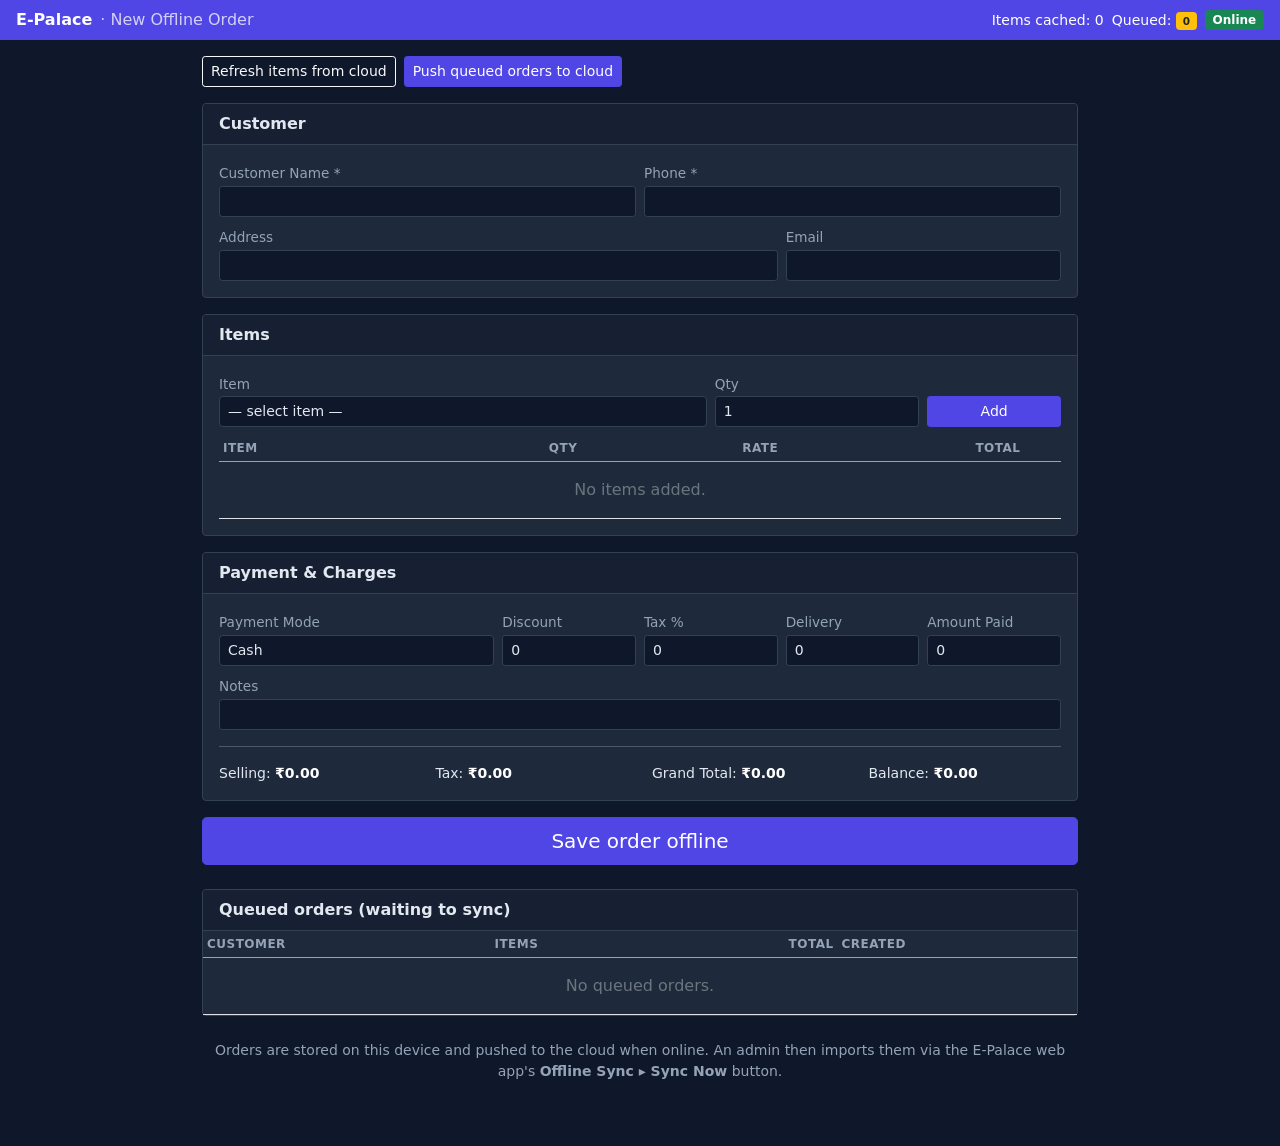
==== index.html @ 1f78d074 "E-Palace field order app (offline PWA) for GitHub Pages + TWA Static offline order-entry app served " ====
<!DOCTYPE html>
<html lang="en">
<head>
    <meta charset="utf-8" />
    <meta http-equiv="refresh" content="0; url=epalace/" />
    <title>E-Palace</title>
</head>
<body>
    <p>Redirecting to the <a href="epalace/">E-Palace Field Order app</a>…</p>
</body>
</html>
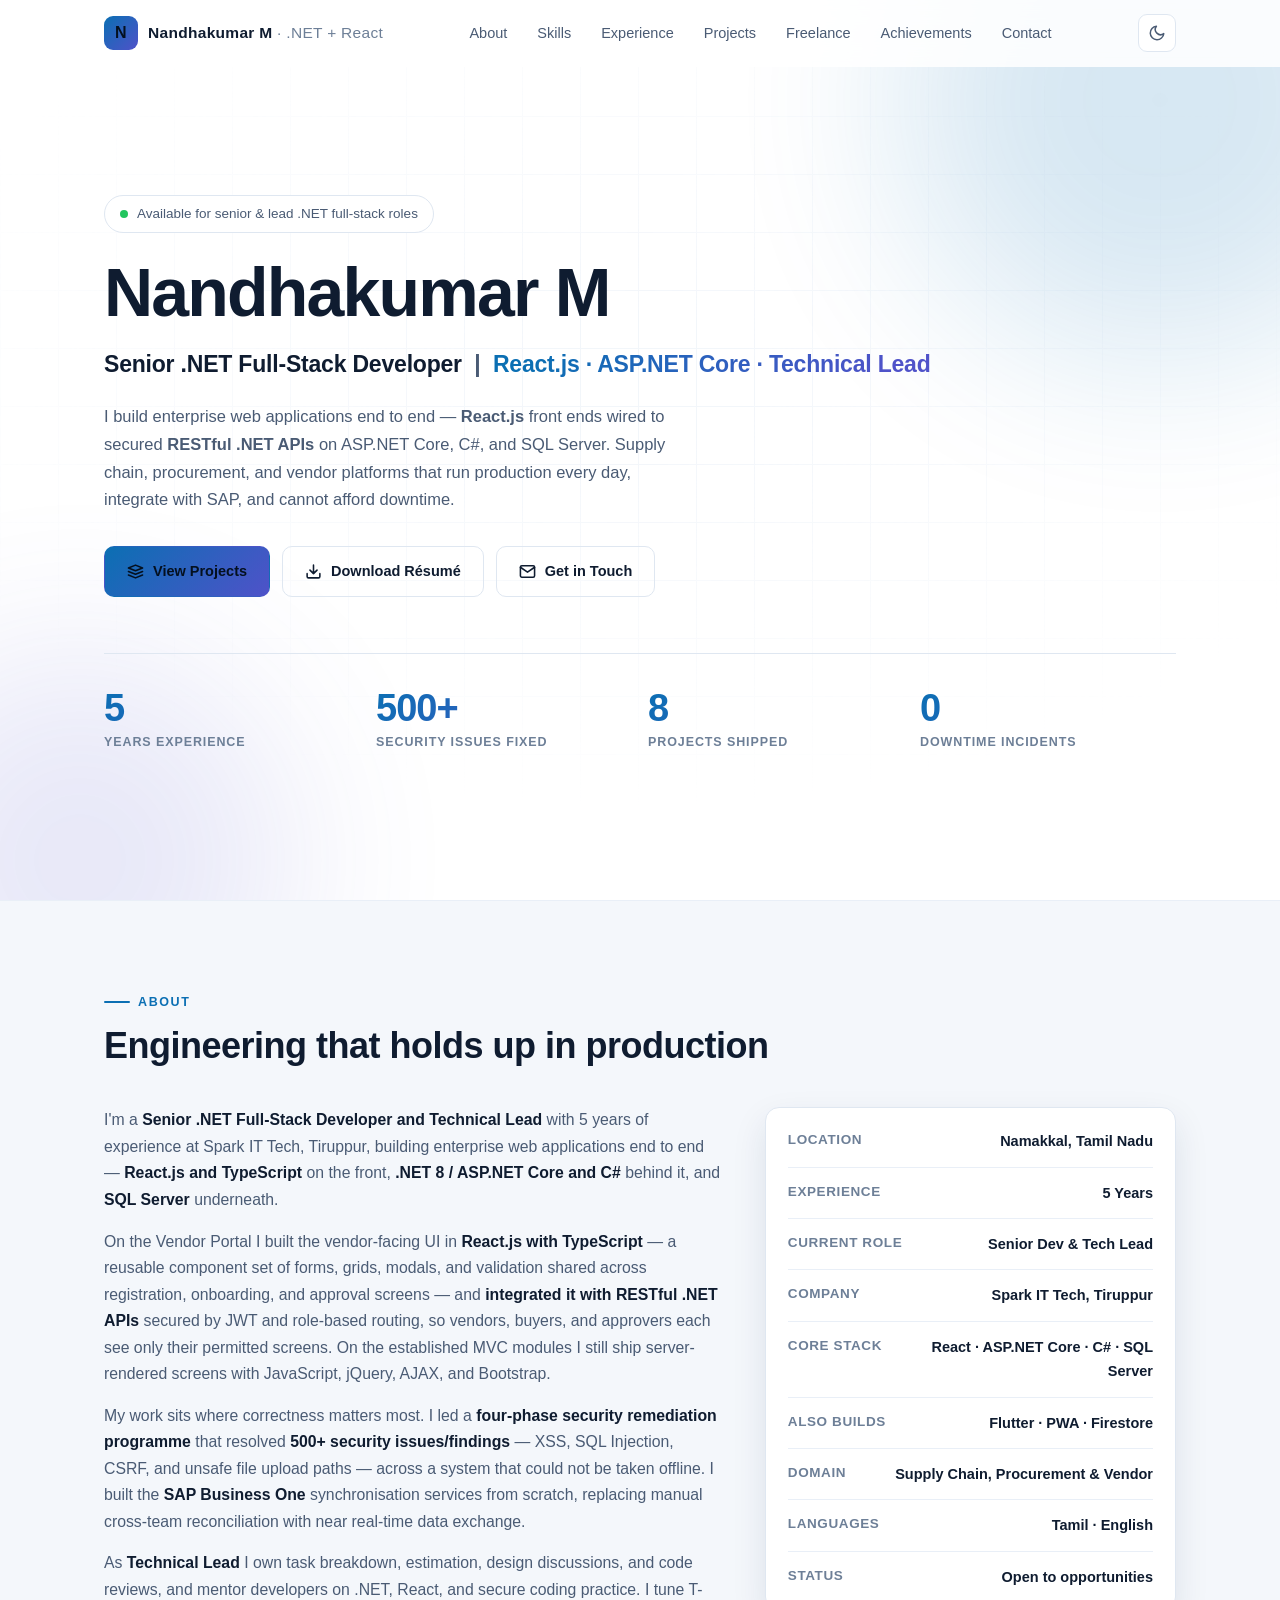
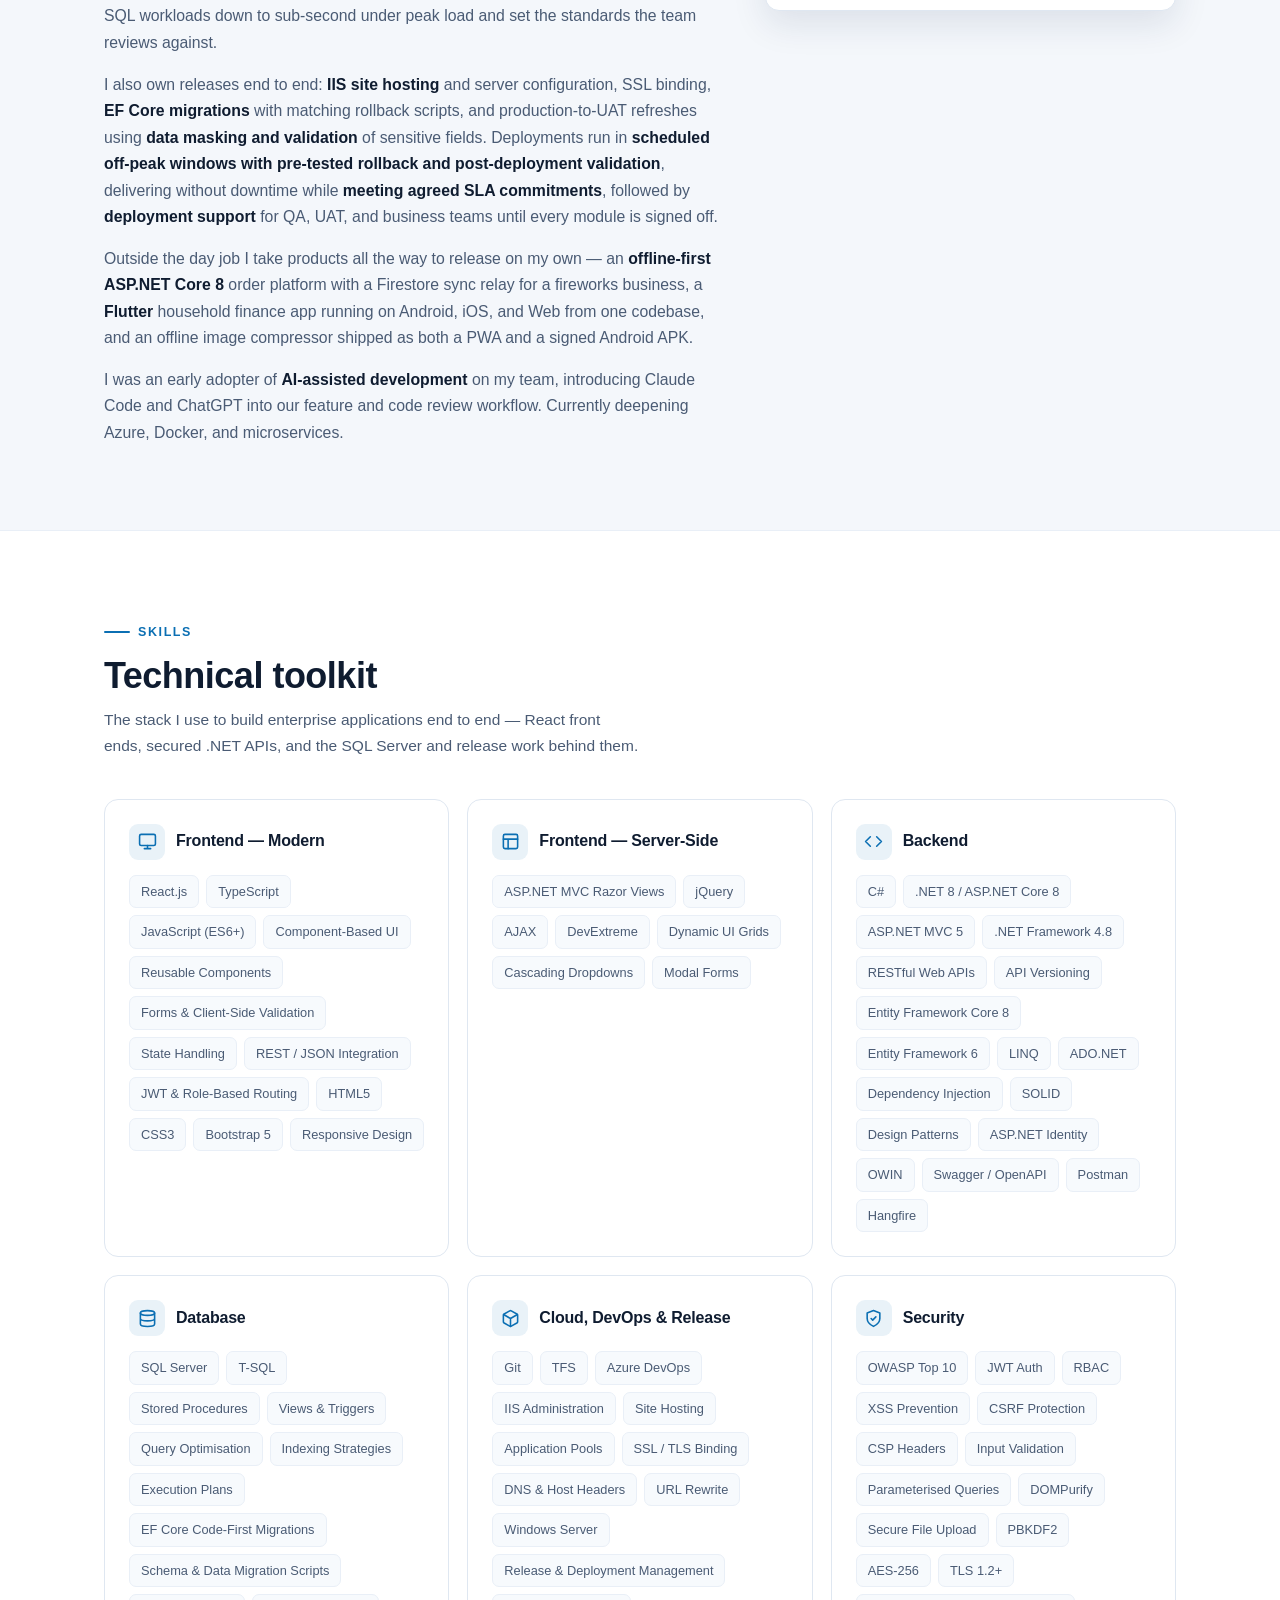
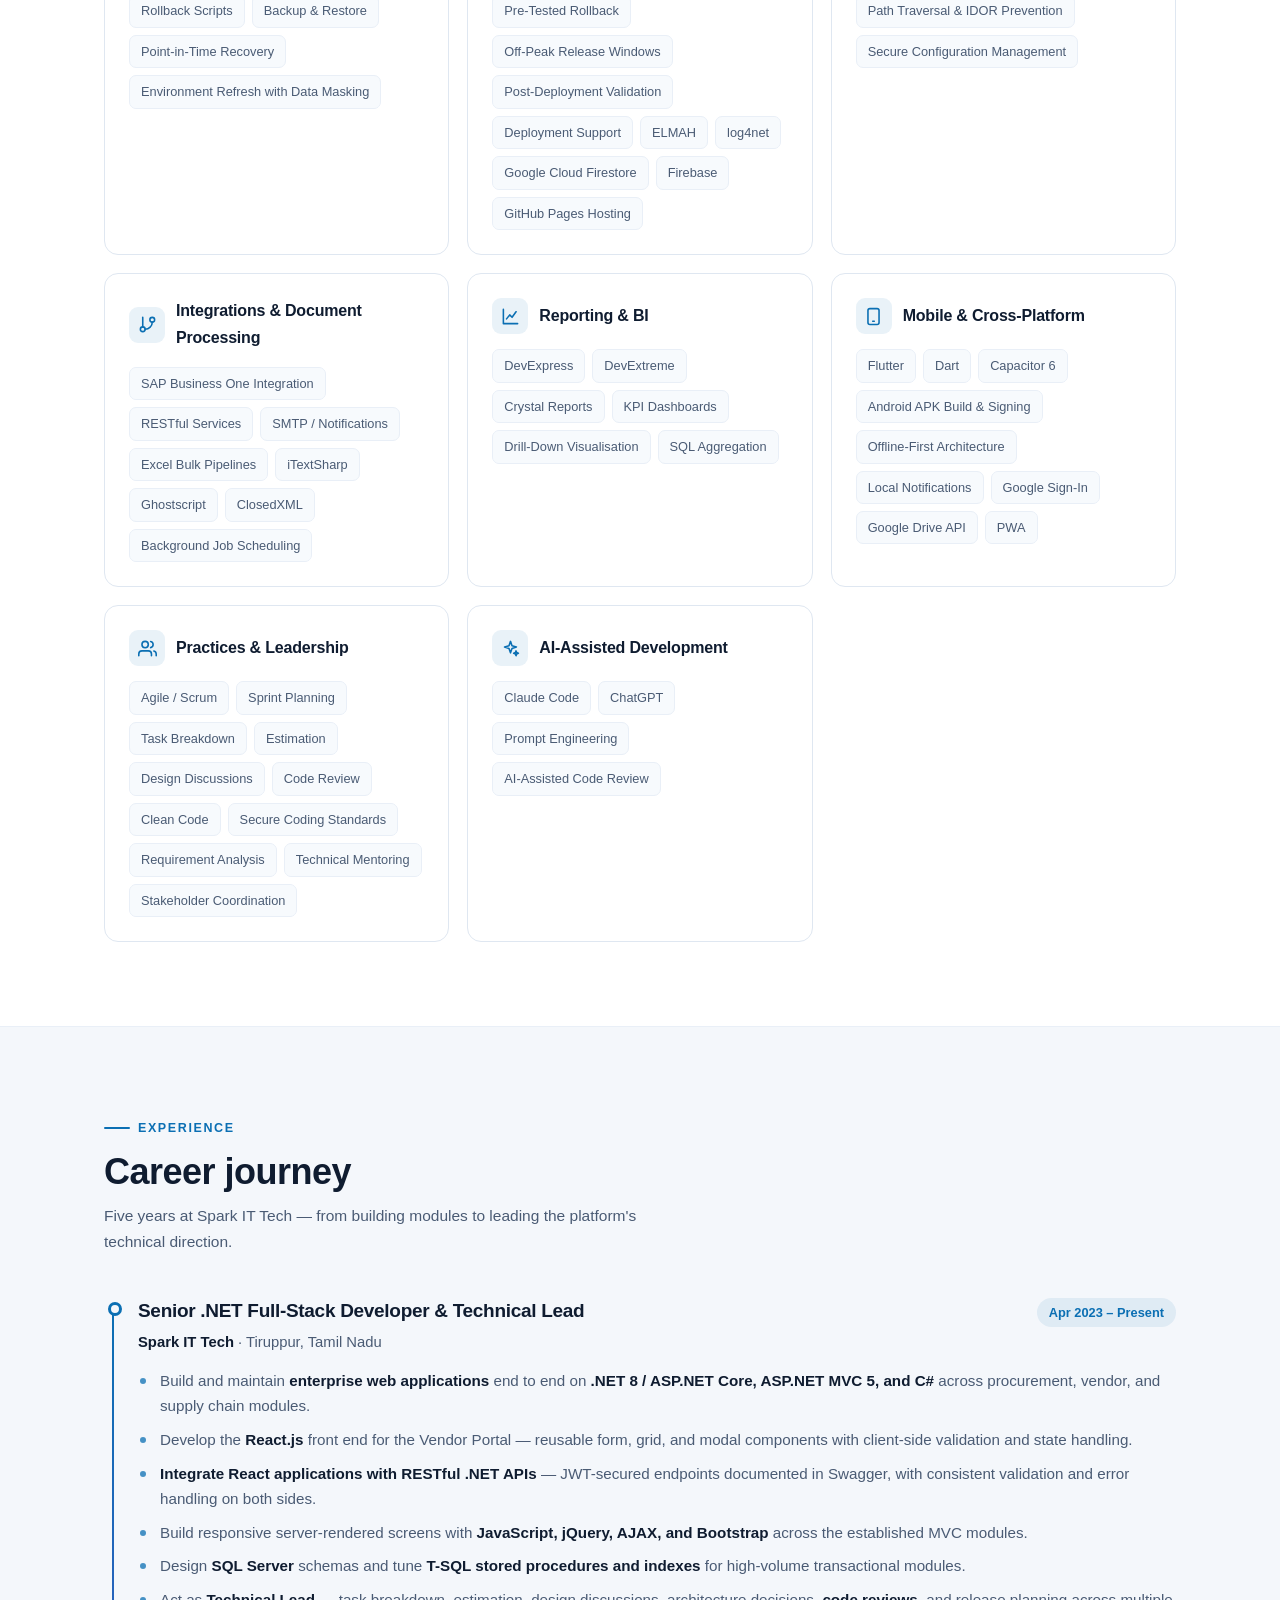
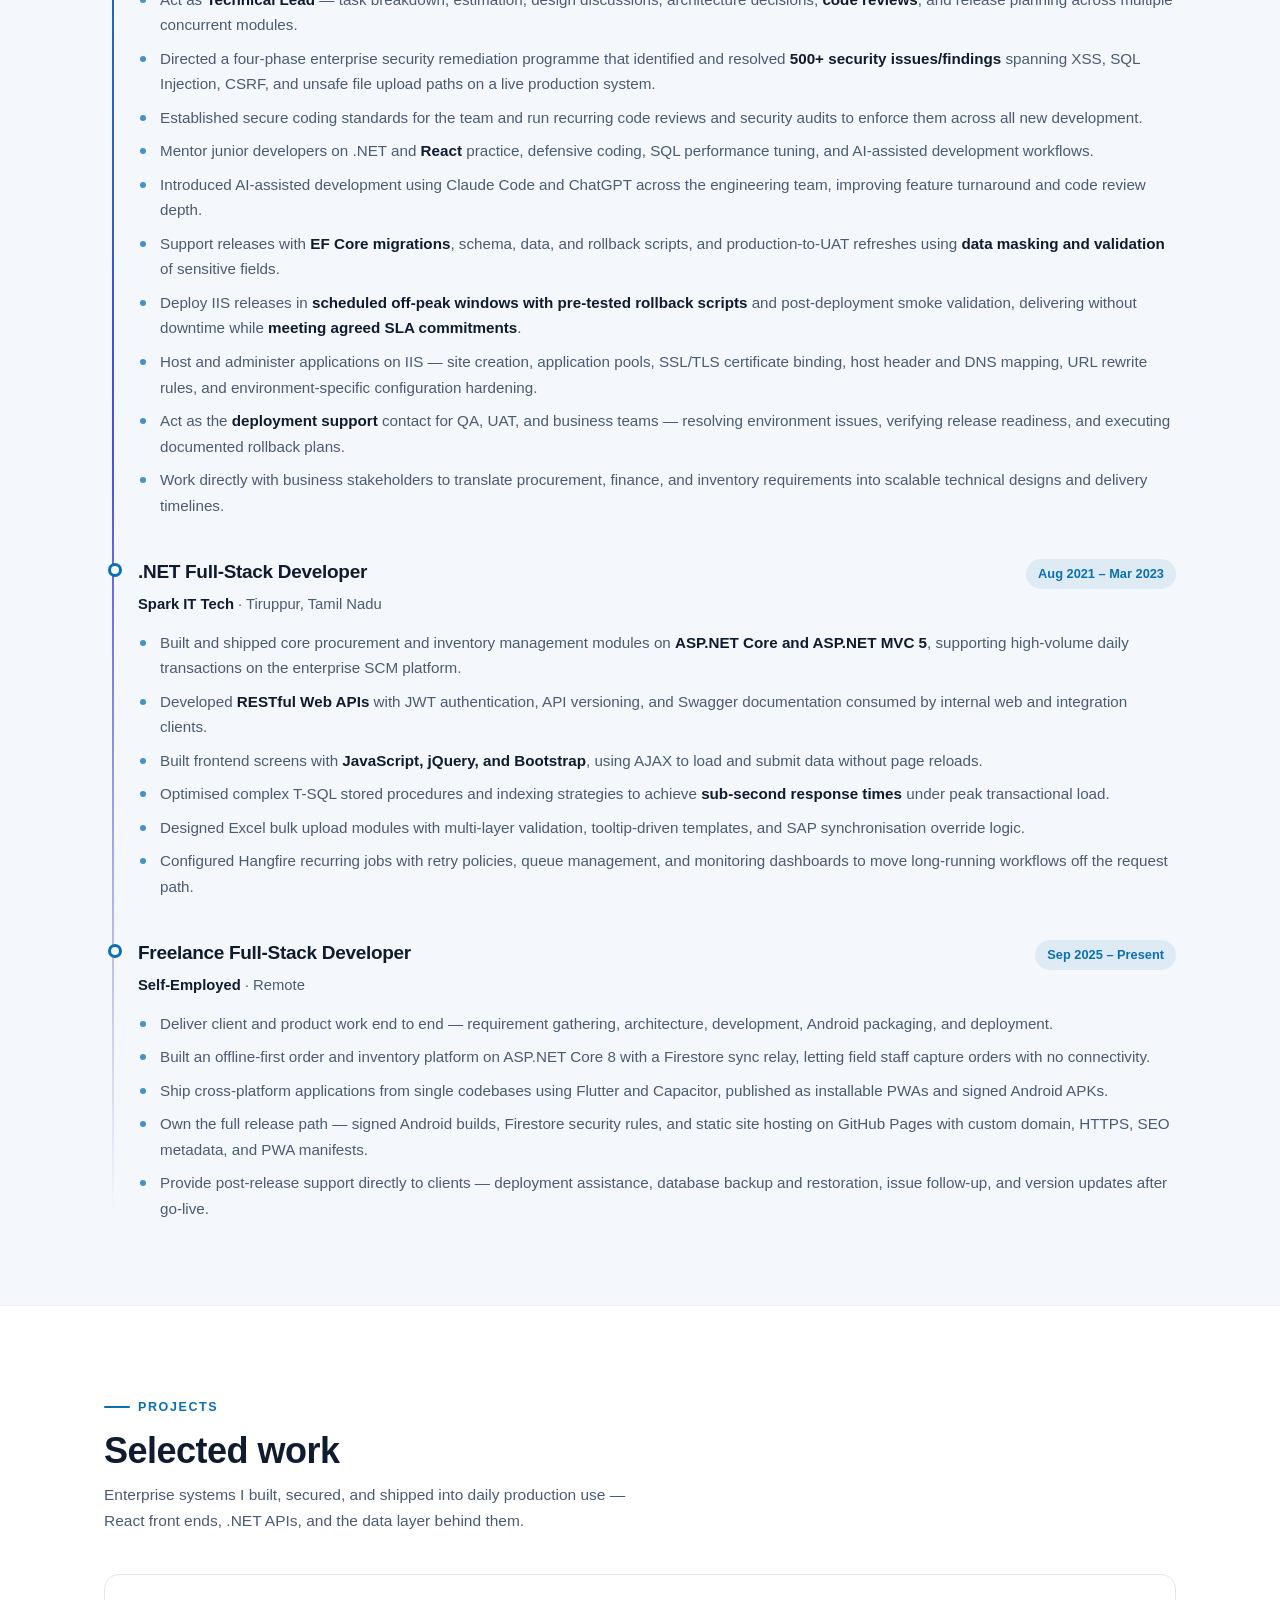
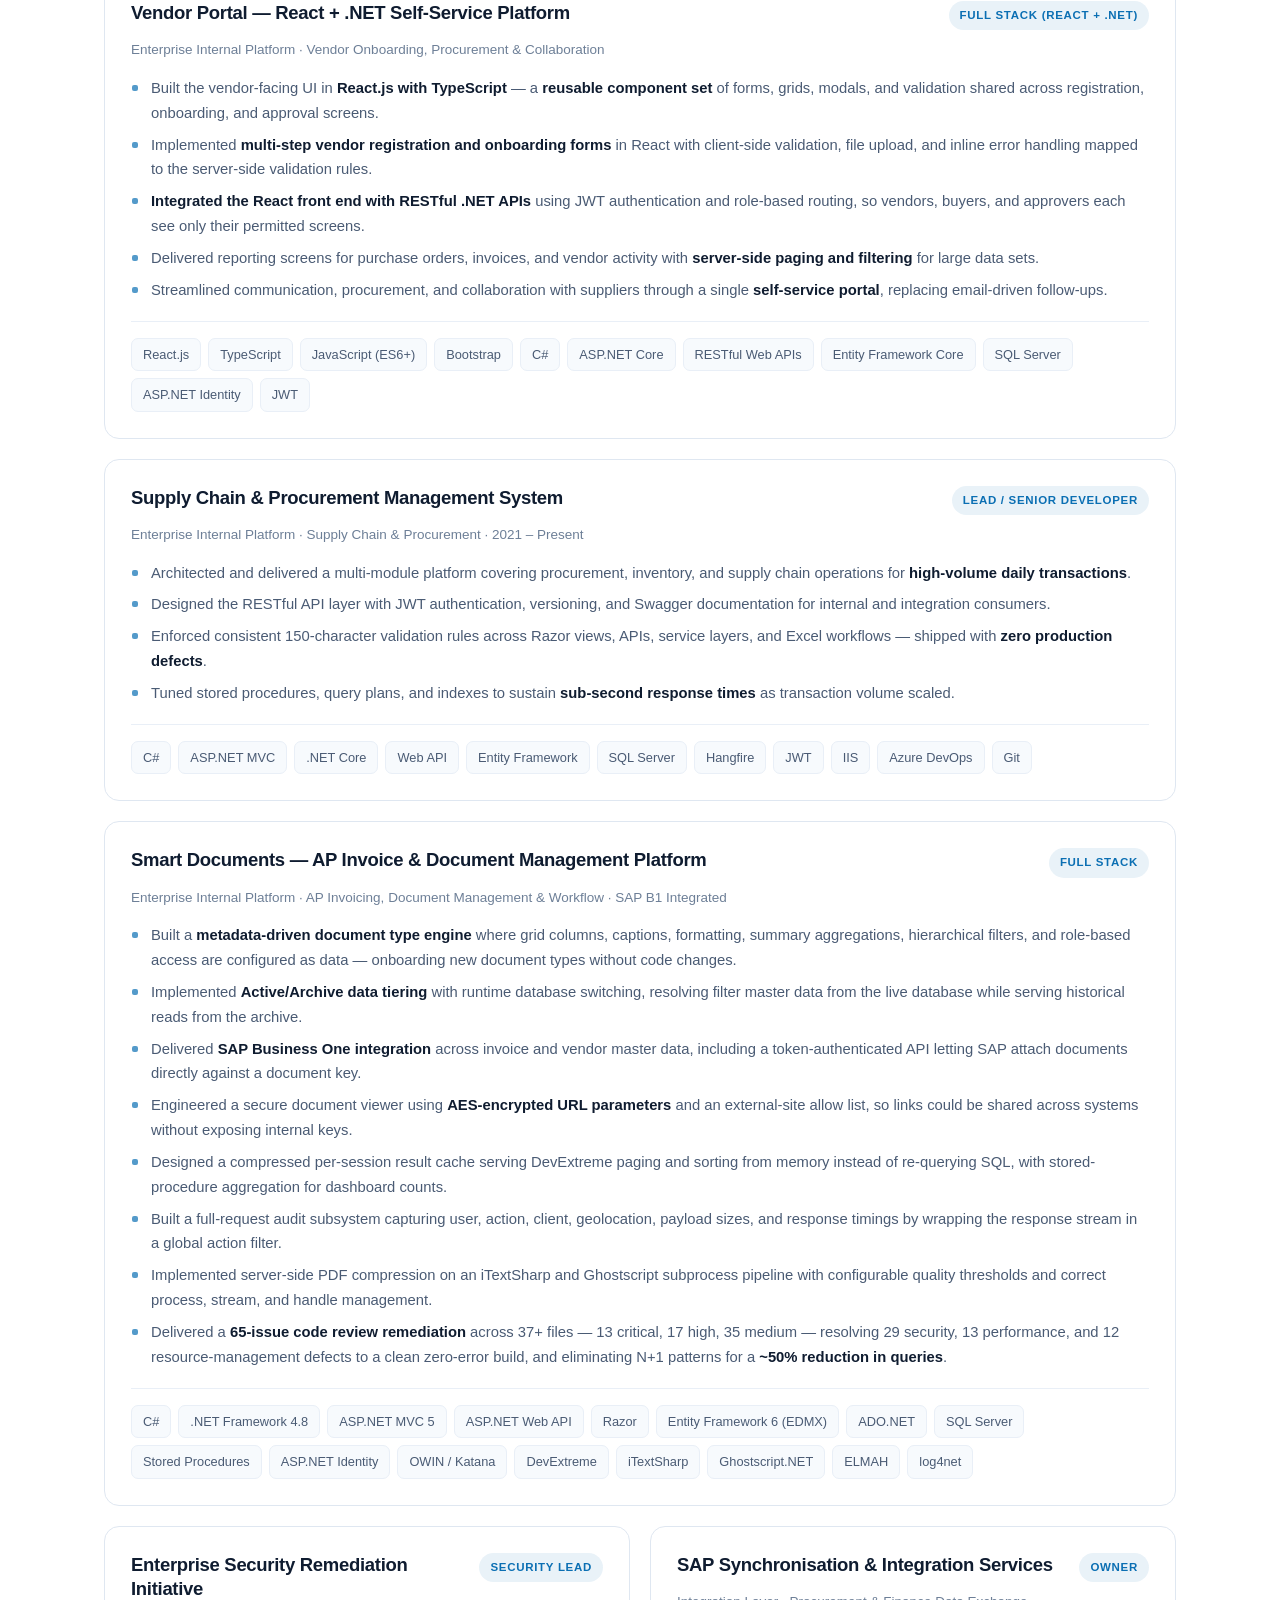
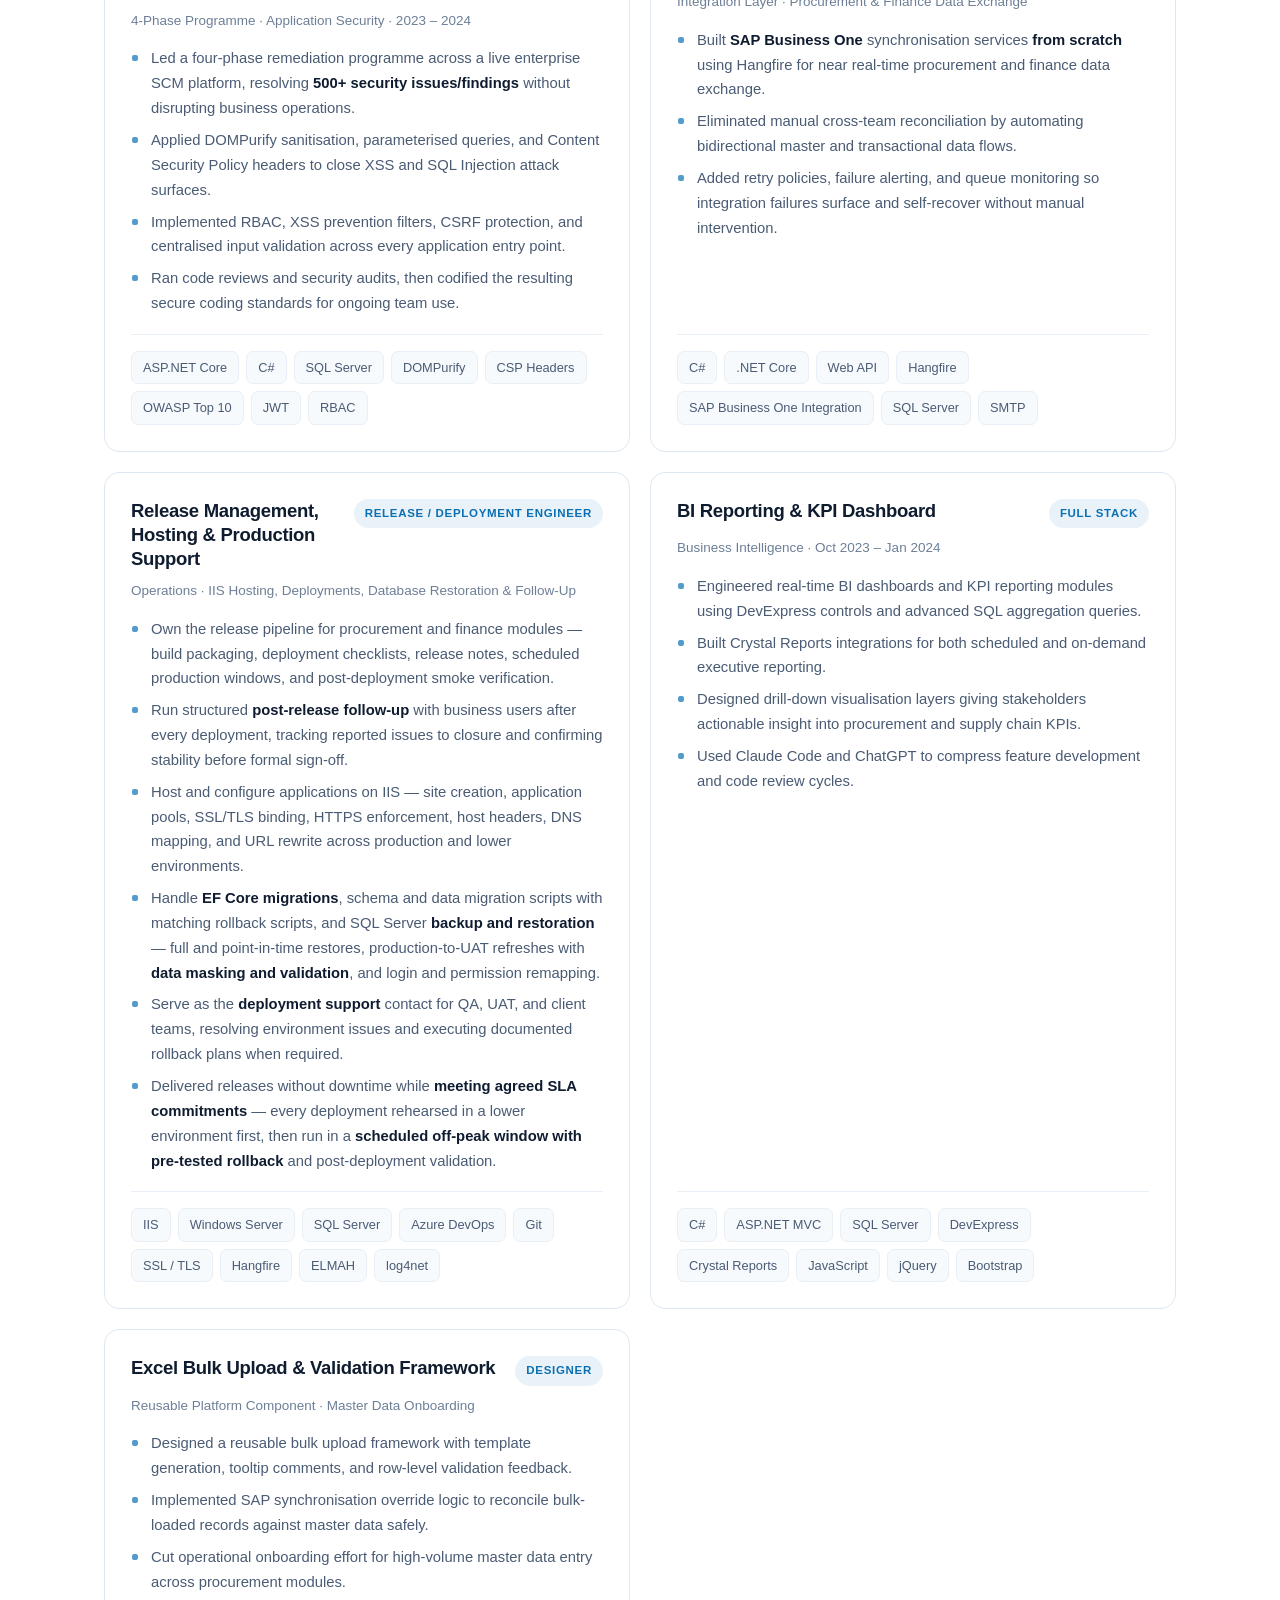
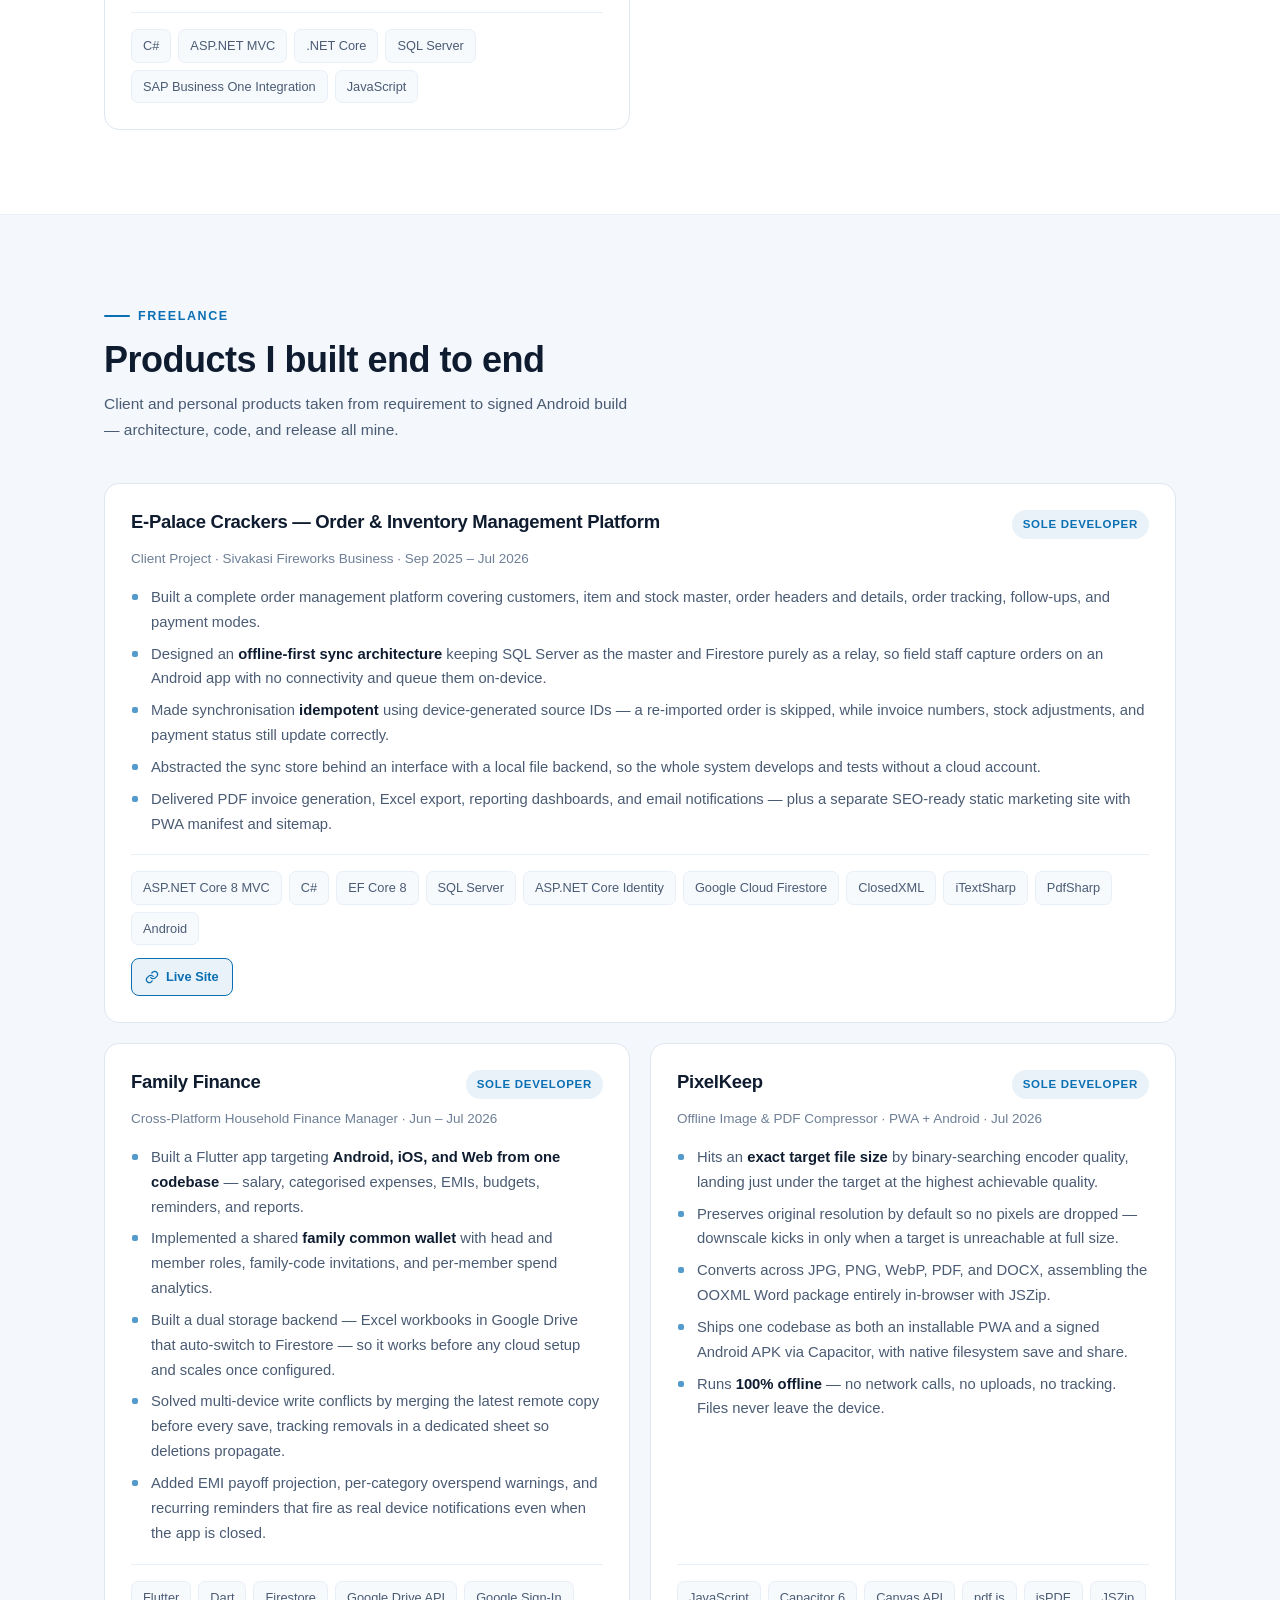
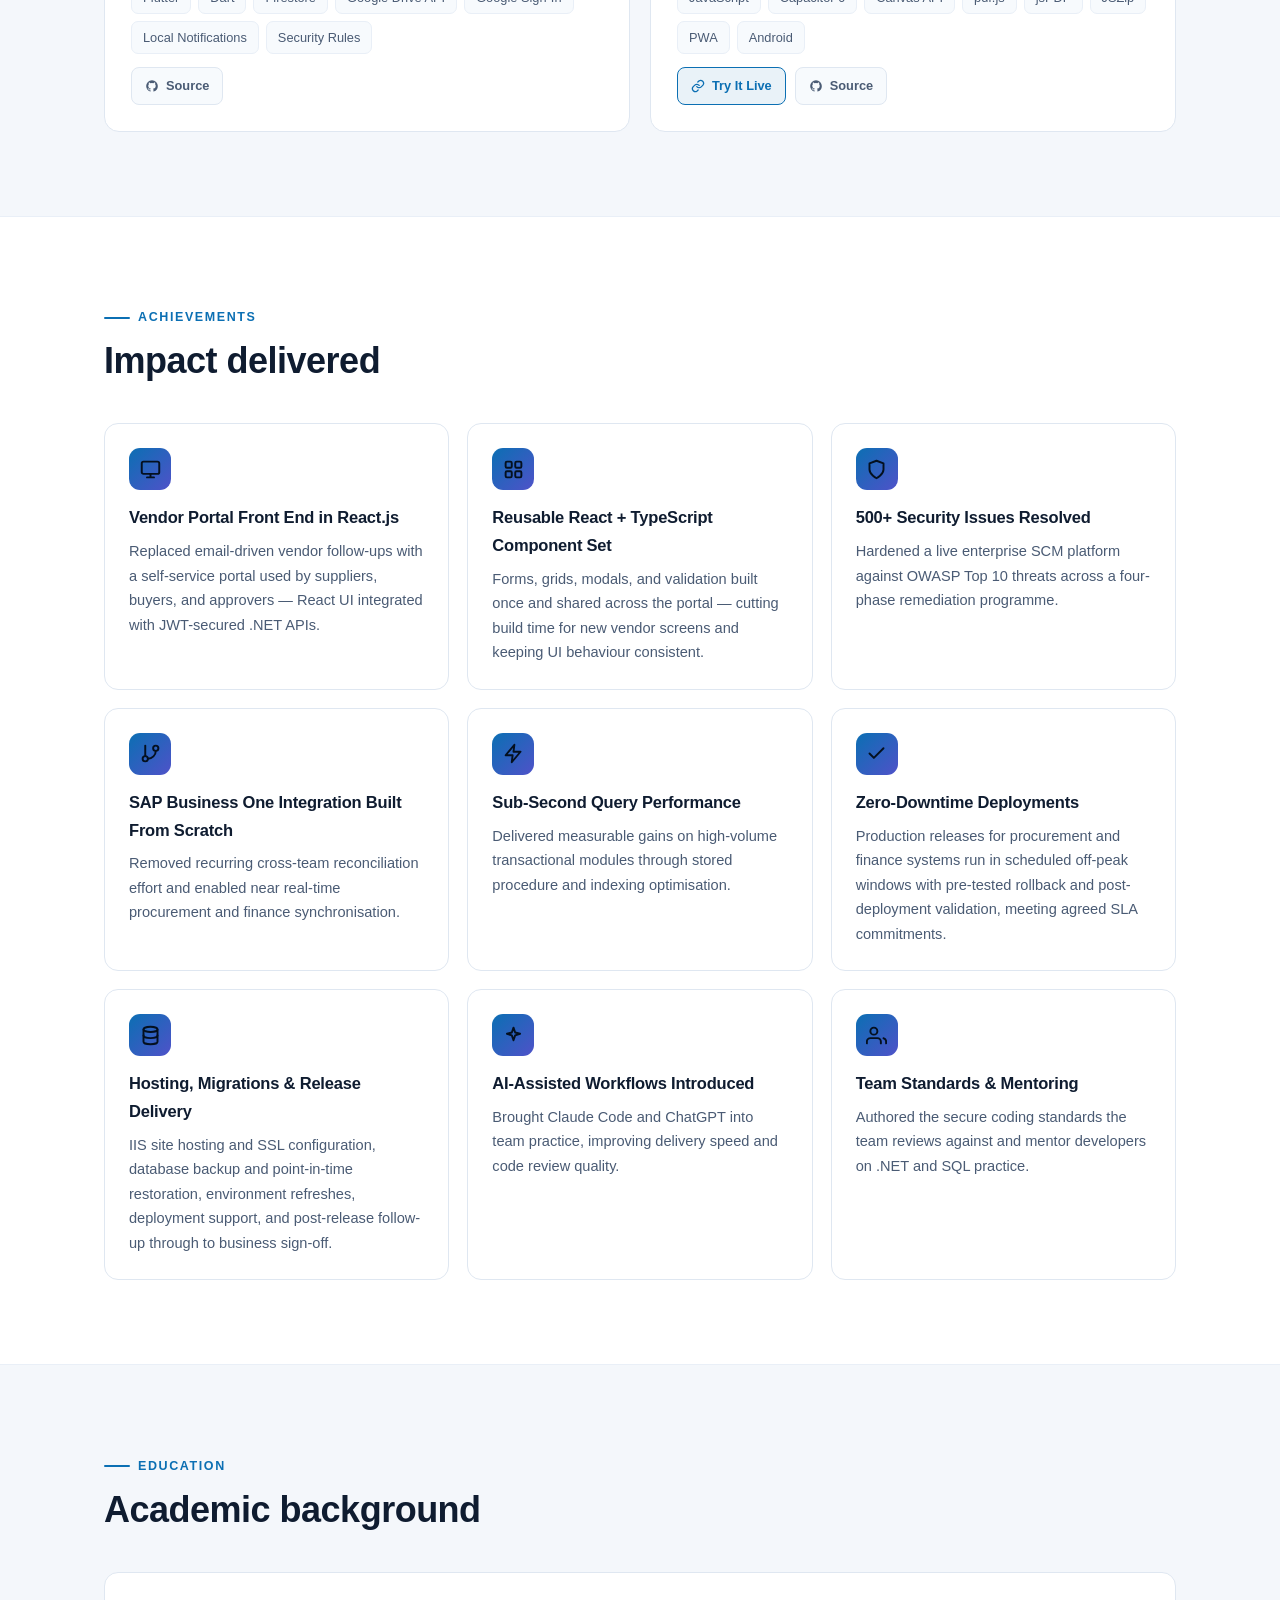
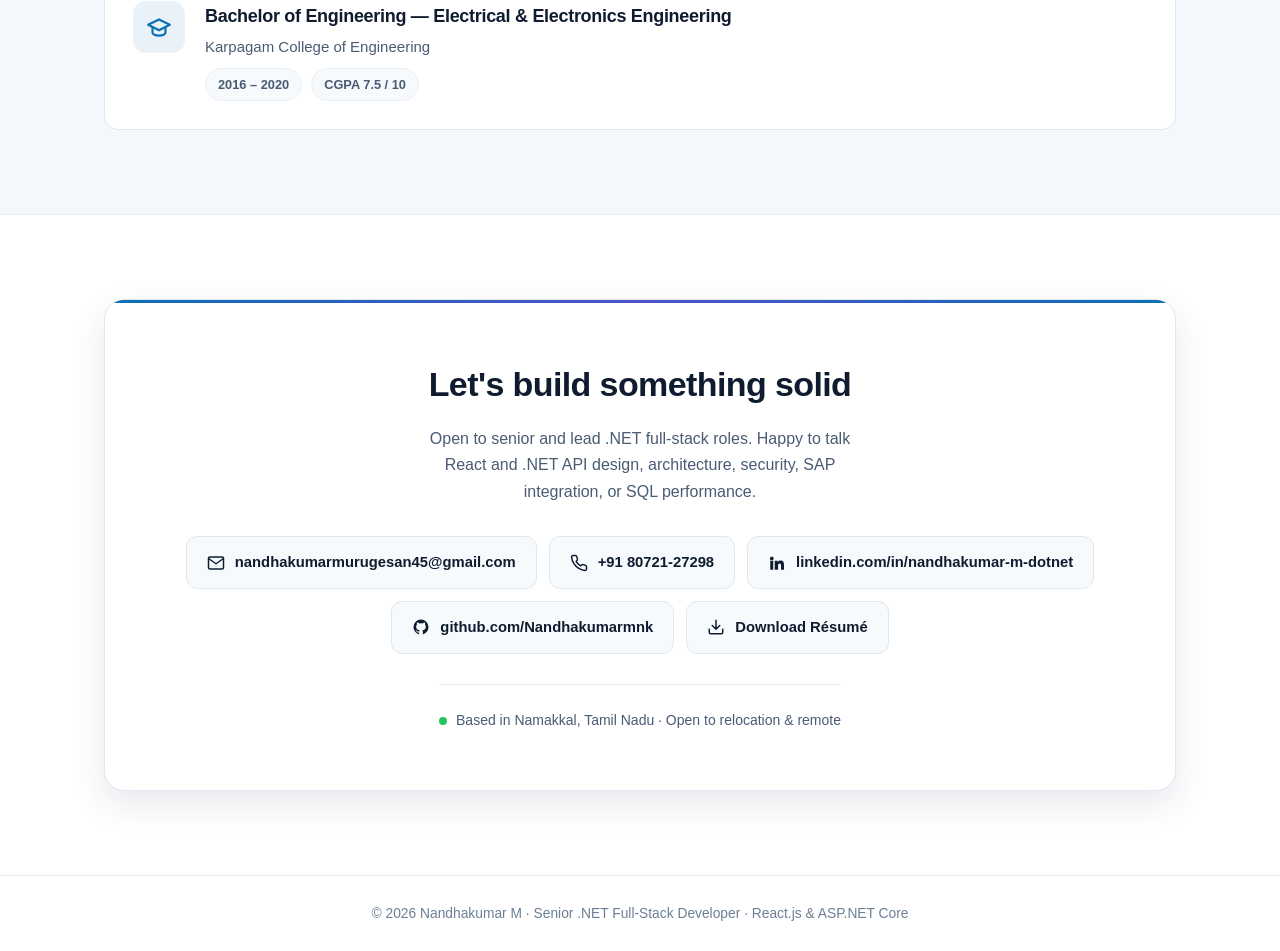
==== commit 81050e86: "Publish portfolio at the site root Replaces the root redirect stub with the portfolio site so https:" ====
--- a/index.html
+++ b/index.html
@@ -1,11 +1,1376 @@
 <!DOCTYPE html>
-<html lang="en">
+<html lang="en" data-theme="dark">
 <head>
-    <meta charset="utf-8" />
-    <meta http-equiv="refresh" content="0; url=epalace/" />
-    <title>E-Palace</title>
+<meta charset="utf-8">
+<meta name="viewport" content="width=device-width, initial-scale=1">
+<title>Nandhakumar M — Senior .NET Full-Stack Developer | React.js | ASP.NET Core | C#</title>
+<meta name="description" content="Senior .NET Full-Stack Developer and Technical Lead with 5 years of experience building enterprise web applications end to end on .NET 8 / ASP.NET Core, C#, React.js, and SQL Server — React front ends integrated with secured RESTful .NET APIs across supply chain, procurement, and vendor platforms.">
+<meta name="author" content="Nandhakumar M">
+
+<meta property="og:type" content="website">
+<meta property="og:title" content="Nandhakumar M — Senior .NET Full-Stack Developer | React.js | ASP.NET Core | C#">
+<meta property="og:description" content="5 years building enterprise web applications end to end — React.js and TypeScript front ends integrated with JWT-secured RESTful .NET APIs on ASP.NET Core, C#, and SQL Server. 500+ security issues resolved. SAP Business One integration from scratch.">
+
+<link rel="icon" href="data:image/svg+xml,<svg xmlns='http://www.w3.org/2000/svg' viewBox='0 0 100 100'><rect width='100' height='100' rx='22' fill='%230a1628'/><text y='68' x='50' text-anchor='middle' font-size='52' font-family='Segoe UI,Arial' font-weight='700' fill='%2338bdf8'>N</text></svg>">
+
+<style>
+/* ============================================================
+   THEME TOKENS
+   ============================================================ */
+:root[data-theme="dark"]{
+  --bg:            #0a1120;
+  --bg-alt:        #0e1729;
+  --surface:       #121d33;
+  --surface-2:     #17243d;
+  --border:        #24344f;
+  --border-soft:   #1b2942;
+  --text:          #e8eef8;
+  --text-muted:    #93a4bf;
+  --text-dim:      #6b7f9e;
+  --accent:        #38bdf8;
+  --accent-2:      #818cf8;
+  --accent-soft:   rgba(56,189,248,.12);
+  --shadow:        0 18px 44px rgba(0,0,0,.42);
+  --nav-bg:        rgba(10,17,32,.82);
+}
+:root[data-theme="light"]{
+  --bg:            #ffffff;
+  --bg-alt:        #f4f7fb;
+  --surface:       #ffffff;
+  --surface-2:     #f7fafd;
+  --border:        #dfe7f1;
+  --border-soft:   #e9eff7;
+  --text:          #0f1c30;
+  --text-muted:    #4a5b74;
+  --text-dim:      #6d7f97;
+  --accent:        #0b6fb3;
+  --accent-2:      #4f52c9;
+  --accent-soft:   rgba(11,111,179,.09);
+  --shadow:        0 14px 34px rgba(17,42,74,.10);
+  --nav-bg:        rgba(255,255,255,.86);
+}
+
+*,*::before,*::after{ box-sizing:border-box; margin:0; padding:0; }
+
+html{ scroll-behavior:smooth; scroll-padding-top:76px; }
+
+body{
+  font-family:"Segoe UI",-apple-system,BlinkMacSystemFont,Roboto,Helvetica,Arial,sans-serif;
+  background:var(--bg);
+  color:var(--text);
+  line-height:1.68;
+  font-size:16px;
+  -webkit-font-smoothing:antialiased;
+  overflow-x:hidden;
+  transition:background .3s ease, color .3s ease;
+}
+
+::selection{ background:var(--accent); color:#04101f; }
+
+a{ color:inherit; text-decoration:none; }
+
+.wrap{ width:100%; max-width:1120px; margin:0 auto; padding:0 24px; }
+
+/* ============================================================
+   NAV
+   ============================================================ */
+nav{
+  position:fixed; inset:0 0 auto 0; z-index:100;
+  background:var(--nav-bg);
+  backdrop-filter:blur(14px); -webkit-backdrop-filter:blur(14px);
+  border-bottom:1px solid transparent;
+  transition:border-color .3s ease, background .3s ease;
+}
+nav.scrolled{ border-bottom-color:var(--border); }
+
+.nav-inner{
+  max-width:1120px; margin:0 auto; padding:0 24px;
+  height:66px; display:flex; align-items:center; justify-content:space-between; gap:16px;
+}
+
+.brand{ display:flex; align-items:center; gap:10px; font-weight:700; letter-spacing:.3px; }
+.brand-mark{
+  width:34px; height:34px; flex:0 0 34px; border-radius:9px;
+  background:linear-gradient(135deg,var(--accent),var(--accent-2));
+  color:#04101f; display:grid; place-items:center; font-size:16px; font-weight:800;
+}
+.brand-text{ font-size:15.5px; }
+.brand-text span{ color:var(--text-dim); font-weight:500; }
+
+.nav-links{ display:flex; align-items:center; gap:4px; list-style:none; }
+.nav-links a{
+  display:block; padding:8px 13px; border-radius:8px;
+  font-size:14.5px; font-weight:500; color:var(--text-muted);
+  transition:color .18s ease, background .18s ease;
+}
+.nav-links a:hover{ color:var(--text); background:var(--surface-2); }
+.nav-links a.active{ color:var(--accent); background:var(--accent-soft); }
+
+.nav-actions{ display:flex; align-items:center; gap:9px; }
+
+.icon-btn{
+  width:38px; height:38px; display:grid; place-items:center; cursor:pointer;
+  border:1px solid var(--border); border-radius:9px;
+  background:var(--surface); color:var(--text-muted);
+  transition:all .18s ease;
+}
+.icon-btn:hover{ color:var(--accent); border-color:var(--accent); }
+.icon-btn svg{ width:18px; height:18px; }
+:root[data-theme="dark"] .icon-sun{ display:block; }
+:root[data-theme="dark"] .icon-moon{ display:none; }
+:root[data-theme="light"] .icon-sun{ display:none; }
+:root[data-theme="light"] .icon-moon{ display:block; }
+
+#menuBtn{ display:none; }
+
+/* ============================================================
+   BUTTONS
+   ============================================================ */
+.btn{
+  display:inline-flex; align-items:center; gap:9px; cursor:pointer;
+  padding:12px 22px; border-radius:10px;
+  font-size:14.5px; font-weight:600; font-family:inherit;
+  border:1px solid transparent;
+  transition:transform .18s ease, box-shadow .18s ease, background .18s ease, border-color .18s ease, color .18s ease;
+}
+.btn svg{ width:17px; height:17px; }
+.btn-primary{
+  background:linear-gradient(135deg,var(--accent),var(--accent-2));
+  color:#04101f; font-weight:700;
+}
+.btn-primary:hover{ transform:translateY(-2px); box-shadow:0 12px 26px var(--accent-soft); }
+.btn-ghost{ background:transparent; border-color:var(--border); color:var(--text); }
+.btn-ghost:hover{ border-color:var(--accent); color:var(--accent); transform:translateY(-2px); }
+
+/* ============================================================
+   SECTION SHELL
+   ============================================================ */
+section{ padding:84px 0; }
+.band{ background:var(--bg-alt); border-block:1px solid var(--border-soft); }
+
+.sec-head{ margin-bottom:40px; }
+.eyebrow{
+  display:inline-flex; align-items:center; gap:8px;
+  font-size:12.5px; font-weight:700; letter-spacing:1.6px; text-transform:uppercase;
+  color:var(--accent); margin-bottom:11px;
+}
+.eyebrow::before{ content:""; width:26px; height:2px; background:var(--accent); border-radius:2px; }
+.sec-head h2{ font-size:clamp(26px,4vw,36px); font-weight:700; letter-spacing:-.5px; line-height:1.22; }
+.sec-head p{ color:var(--text-muted); margin-top:9px; max-width:62ch; font-size:15.5px; }
+
+/* ============================================================
+   HERO
+   ============================================================ */
+#home{
+  position:relative; min-height:100vh;
+  display:flex; align-items:center;
+  padding:120px 0 72px; overflow:hidden;
+}
+.hero-glow{
+  position:absolute; z-index:0; border-radius:50%;
+  filter:blur(90px); opacity:.5; pointer-events:none;
+}
+.glow-a{ width:520px; height:520px; background:var(--accent); top:-160px; right:-140px; opacity:.16; }
+.glow-b{ width:420px; height:420px; background:var(--accent-2); bottom:-170px; left:-130px; opacity:.13; }
+.hero-grid-bg{
+  position:absolute; inset:0; z-index:0; pointer-events:none;
+  background-image:linear-gradient(var(--border-soft) 1px,transparent 1px),
+                   linear-gradient(90deg,var(--border-soft) 1px,transparent 1px);
+  background-size:58px 58px;
+  mask-image:radial-gradient(ellipse 78% 62% at 50% 42%,#000 12%,transparent 78%);
+  -webkit-mask-image:radial-gradient(ellipse 78% 62% at 50% 42%,#000 12%,transparent 78%);
+  opacity:.55;
+}
+.hero-inner{ position:relative; z-index:1; }
+
+.badge{
+  display:inline-flex; align-items:center; gap:9px;
+  padding:7px 15px; border-radius:999px;
+  border:1px solid var(--border); background:var(--surface);
+  font-size:13.5px; font-weight:500; color:var(--text-muted);
+  margin-bottom:24px;
+}
+.dot{
+  width:8px; height:8px; border-radius:50%; background:#22c55e;
+  box-shadow:0 0 0 0 rgba(34,197,94,.55); animation:pulse 2.2s infinite;
+}
+@keyframes pulse{
+  0%{ box-shadow:0 0 0 0 rgba(34,197,94,.5); }
+  70%{ box-shadow:0 0 0 9px rgba(34,197,94,0); }
+  100%{ box-shadow:0 0 0 0 rgba(34,197,94,0); }
+}
+
+#home h1{
+  font-size:clamp(38px,7.2vw,68px); font-weight:800;
+  letter-spacing:-1.8px; line-height:1.05; margin-bottom:16px;
+}
+.grad{
+  background:linear-gradient(115deg,var(--accent) 10%,var(--accent-2) 90%);
+  -webkit-background-clip:text; background-clip:text; color:transparent;
+}
+.hero-role{
+  font-size:clamp(17px,2.6vw,23px); font-weight:600;
+  color:var(--text-muted); margin-bottom:20px; letter-spacing:-.2px;
+}
+.hero-role b{ color:var(--text); font-weight:700; }
+.hero-copy{ font-size:16.5px; color:var(--text-muted); max-width:64ch; margin-bottom:32px; }
+.hero-cta{ display:flex; flex-wrap:wrap; gap:12px; margin-bottom:56px; }
+
+.stats{
+  display:grid; grid-template-columns:repeat(4,1fr); gap:16px;
+  padding-top:34px; border-top:1px solid var(--border);
+}
+.stat .n{
+  font-size:clamp(27px,4.4vw,38px); font-weight:800; letter-spacing:-1px;
+  line-height:1.1;
+  background:linear-gradient(135deg,var(--accent),var(--accent-2));
+  -webkit-background-clip:text; background-clip:text; color:transparent;
+}
+.stat .l{
+  font-size:12.5px; color:var(--text-dim); margin-top:3px;
+  text-transform:uppercase; letter-spacing:.9px; font-weight:600;
+}
+
+/* ============================================================
+   ABOUT
+   ============================================================ */
+.about{ display:grid; grid-template-columns:1.5fr 1fr; gap:44px; align-items:start; }
+.about-body p{ color:var(--text-muted); margin-bottom:15px; font-size:15.8px; }
+.about-body p:last-child{ margin-bottom:0; }
+.about-body strong{ color:var(--text); font-weight:600; }
+
+.facts{
+  background:var(--surface); border:1px solid var(--border);
+  border-radius:14px; padding:8px 22px; box-shadow:var(--shadow);
+}
+.fact{ display:flex; justify-content:space-between; gap:16px; padding:13px 0; border-bottom:1px solid var(--border-soft); }
+.fact:last-child{ border-bottom:0; }
+.fact dt{ color:var(--text-dim); font-size:13.5px; font-weight:600; text-transform:uppercase; letter-spacing:.6px; white-space:nowrap; }
+.fact dd{ font-size:14.5px; font-weight:600; text-align:right; }
+
+/* ============================================================
+   SKILLS
+   ============================================================ */
+.skills{ display:grid; grid-template-columns:repeat(auto-fit,minmax(min(310px,100%),1fr)); gap:18px; }
+.skill-card{
+  background:var(--surface); border:1px solid var(--border);
+  border-radius:14px; padding:24px; position:relative; overflow:hidden;
+  transition:transform .22s ease, border-color .22s ease, box-shadow .22s ease;
+}
+.skill-card::before{
+  content:""; position:absolute; inset:0 0 auto 0; height:2px;
+  background:linear-gradient(90deg,var(--accent),var(--accent-2));
+  transform:scaleX(0); transform-origin:left; transition:transform .3s ease;
+}
+.skill-card:hover{ transform:translateY(-4px); border-color:var(--accent); box-shadow:var(--shadow); }
+.skill-card:hover::before{ transform:scaleX(1); }
+.skill-head{ display:flex; align-items:center; gap:11px; margin-bottom:15px; }
+.skill-ico{
+  width:36px; height:36px; flex:0 0 36px; border-radius:9px;
+  background:var(--accent-soft); color:var(--accent);
+  display:grid; place-items:center;
+}
+.skill-ico svg{ width:19px; height:19px; }
+.skill-head h3{ font-size:16px; font-weight:700; letter-spacing:-.2px; }
+.tags{ display:flex; flex-wrap:wrap; gap:7px; }
+.tag{
+  padding:5px 11px; border-radius:7px; font-size:12.8px; font-weight:500;
+  background:var(--surface-2); border:1px solid var(--border-soft); color:var(--text-muted);
+  transition:color .16s ease, border-color .16s ease;
+}
+.skill-card:hover .tag{ color:var(--text); border-color:var(--border); }
+
+/* ============================================================
+   EXPERIENCE
+   ============================================================ */
+.timeline{ position:relative; padding-left:34px; }
+.timeline::before{
+  content:""; position:absolute; left:8px; top:8px; bottom:8px; width:2px;
+  background:linear-gradient(180deg,var(--accent),var(--accent-2),transparent);
+  border-radius:2px;
+}
+.tl-item{ position:relative; padding-bottom:38px; }
+.tl-item:last-child{ padding-bottom:0; }
+.tl-item::before{
+  content:""; position:absolute; left:-30px; top:7px;
+  width:14px; height:14px; border-radius:50%;
+  background:var(--bg-alt); border:3px solid var(--accent);
+}
+.tl-top{ display:flex; flex-wrap:wrap; align-items:baseline; justify-content:space-between; gap:10px; }
+.tl-top h3{ font-size:19px; font-weight:700; letter-spacing:-.3px; }
+.tl-date{
+  font-size:12.8px; font-weight:700; color:var(--accent);
+  background:var(--accent-soft); padding:4px 12px; border-radius:999px; white-space:nowrap;
+}
+.tl-org{ color:var(--text-muted); font-size:14.8px; margin:3px 0 13px; }
+.tl-org b{ color:var(--text); font-weight:600; }
+.tl-list{ list-style:none; display:grid; gap:8px; }
+.tl-list li{ position:relative; padding-left:22px; color:var(--text-muted); font-size:15.2px; }
+.tl-list li::before{
+  content:""; position:absolute; left:2px; top:10px;
+  width:6px; height:6px; border-radius:50%; background:var(--accent); opacity:.75;
+}
+.tl-list li b{ color:var(--text); font-weight:600; }
+
+/* ============================================================
+   PROJECTS
+   ============================================================ */
+/* 2 columns at desktop so a full-width feature card plus an even number of
+   standard cards always fills complete rows (no orphaned empty track). */
+.projects{ display:grid; grid-template-columns:repeat(auto-fit,minmax(min(430px,100%),1fr)); gap:20px; }
+.proj{
+  background:var(--surface); border:1px solid var(--border); border-radius:15px;
+  padding:26px; display:flex; flex-direction:column;
+  transition:transform .22s ease, border-color .22s ease, box-shadow .22s ease;
+}
+.proj:hover{ transform:translateY(-5px); border-color:var(--accent); box-shadow:var(--shadow); }
+.proj.feature{ grid-column:1/-1; }
+.proj-top{ display:flex; align-items:flex-start; justify-content:space-between; gap:14px; margin-bottom:9px; }
+.proj h3{ font-size:18.5px; font-weight:700; letter-spacing:-.3px; line-height:1.3; }
+.proj-role{
+  font-size:11.5px; font-weight:700; letter-spacing:.7px; text-transform:uppercase;
+  color:var(--accent); background:var(--accent-soft);
+  padding:5px 11px; border-radius:999px; white-space:nowrap;
+}
+.proj-sub{ font-size:13.5px; color:var(--text-dim); margin-bottom:14px; font-weight:500; }
+.proj-list{ list-style:none; display:grid; gap:7px; margin-bottom:18px; }
+.proj-list li{ position:relative; padding-left:20px; font-size:14.8px; color:var(--text-muted); }
+.proj-list li::before{
+  content:""; position:absolute; left:1px; top:9px;
+  width:6px; height:6px; border-radius:2px; background:var(--accent); opacity:.7;
+}
+.proj-list li b{ color:var(--text); font-weight:600; }
+.proj-list li code{
+  font-family:Consolas,"Courier New",monospace; font-size:.9em;
+  background:var(--surface-2); border:1px solid var(--border-soft);
+  border-radius:4px; padding:1px 5px; color:var(--text);
+}
+.proj .tags{ margin-top:auto; padding-top:16px; border-top:1px solid var(--border-soft); }
+
+.proj-links{ display:flex; flex-wrap:wrap; gap:9px; margin-top:13px; }
+.plink{
+  display:inline-flex; align-items:center; gap:7px;
+  padding:7px 13px; border-radius:8px; font-size:12.8px; font-weight:600;
+  border:1px solid var(--border); background:var(--surface-2); color:var(--text-muted);
+  transition:border-color .16s ease, color .16s ease;
+}
+.plink:hover{ border-color:var(--accent); color:var(--accent); }
+.plink svg{ width:14px; height:14px; flex:0 0 14px; }
+.plink.live{ border-color:var(--accent); color:var(--accent); background:var(--accent-soft); }
+
+/* ============================================================
+   ACHIEVEMENTS
+   ============================================================ */
+.achv{ display:grid; grid-template-columns:repeat(auto-fit,minmax(min(270px,100%),1fr)); gap:18px; }
+.achv-card{
+  background:var(--surface); border:1px solid var(--border); border-radius:14px;
+  padding:24px; transition:transform .22s ease, border-color .22s ease;
+}
+.achv-card:hover{ transform:translateY(-4px); border-color:var(--accent); }
+.achv-ico{
+  width:42px; height:42px; border-radius:11px; margin-bottom:14px;
+  background:linear-gradient(135deg,var(--accent),var(--accent-2));
+  color:#04101f; display:grid; place-items:center;
+}
+.achv-ico svg{ width:21px; height:21px; }
+.achv-card h3{ font-size:16.5px; font-weight:700; margin-bottom:7px; letter-spacing:-.2px; }
+.achv-card p{ font-size:14.6px; color:var(--text-muted); }
+
+/* ============================================================
+   EDUCATION
+   ============================================================ */
+.edu{
+  background:var(--surface); border:1px solid var(--border); border-radius:14px;
+  padding:28px; display:flex; gap:20px; align-items:flex-start; flex-wrap:wrap;
+}
+.edu-ico{
+  width:52px; height:52px; flex:0 0 52px; border-radius:13px;
+  background:var(--accent-soft); color:var(--accent); display:grid; place-items:center;
+}
+.edu-ico svg{ width:26px; height:26px; }
+.edu-body{ flex:1 1 300px; }
+.edu-body h3{ font-size:18px; font-weight:700; letter-spacing:-.3px; }
+.edu-body .inst{ color:var(--text-muted); font-size:15px; margin:3px 0 9px; }
+.edu-meta{ display:flex; flex-wrap:wrap; gap:9px; }
+.pill{
+  font-size:12.8px; font-weight:600; padding:5px 12px; border-radius:999px;
+  background:var(--surface-2); border:1px solid var(--border-soft); color:var(--text-muted);
+}
+
+/* ============================================================
+   CONTACT
+   ============================================================ */
+.contact-card{
+  position:relative; overflow:hidden; text-align:center;
+  background:var(--surface); border:1px solid var(--border);
+  border-radius:20px; padding:56px 32px; box-shadow:var(--shadow);
+}
+.contact-card::before{
+  content:""; position:absolute; inset:0 0 auto 0; height:3px;
+  background:linear-gradient(90deg,var(--accent),var(--accent-2),var(--accent));
+}
+.contact-card h2{ font-size:clamp(25px,4vw,34px); font-weight:700; letter-spacing:-.6px; margin-bottom:12px; }
+.contact-card > p{ color:var(--text-muted); max-width:52ch; margin:0 auto 30px; font-size:16px; }
+.contact-links{ display:flex; flex-wrap:wrap; justify-content:center; gap:12px; margin-bottom:30px; }
+.clink{
+  display:inline-flex; align-items:center; gap:10px;
+  padding:13px 20px; border-radius:11px;
+  border:1px solid var(--border); background:var(--surface-2);
+  font-size:14.8px; font-weight:600;
+  transition:all .18s ease;
+}
+.clink:hover{ border-color:var(--accent); color:var(--accent); transform:translateY(-3px); }
+.clink svg{ width:18px; height:18px; flex:0 0 18px; }
+.avail{
+  display:inline-flex; align-items:center; gap:9px;
+  font-size:14px; color:var(--text-muted);
+  border-top:1px solid var(--border-soft); padding-top:24px;
+}
+
+footer{
+  border-top:1px solid var(--border); padding:26px 0;
+  text-align:center; color:var(--text-dim); font-size:13.8px;
+}
+
+/* ============================================================
+   REVEAL ANIMATION
+   ============================================================ */
+.reveal{ opacity:0; transform:translateY(24px); transition:opacity .6s ease, transform .6s ease; }
+.reveal.in{ opacity:1; transform:none; }
+
+@media (prefers-reduced-motion:reduce){
+  html{ scroll-behavior:auto; }
+  .reveal{ opacity:1; transform:none; transition:none; }
+  *{ animation:none !important; }
+}
+
+/* ============================================================
+   RESPONSIVE
+   ============================================================ */
+@media (max-width:900px){
+  .about{ grid-template-columns:1fr; gap:30px; }
+  .stats{ grid-template-columns:repeat(2,1fr); gap:22px; }
+}
+@media (max-width:760px){
+  #menuBtn{ display:grid; }
+  .nav-links{
+    position:fixed; inset:66px 0 auto 0; flex-direction:column; gap:0; align-items:stretch;
+    background:var(--bg); border-bottom:1px solid var(--border);
+    padding:10px 18px 18px;
+    transform:translateY(-130%); transition:transform .3s ease; z-index:99;
+  }
+  .nav-links.open{ transform:translateY(0); }
+  .nav-links a{ padding:13px 12px; font-size:15.5px; }
+  section{ padding:66px 0; }
+  #home{ padding:104px 0 60px; min-height:auto; }
+  .brand-text span{ display:none; }
+  .hero-cta .btn{ flex:1 1 100%; justify-content:center; }
+  .proj, .skill-card, .achv-card, .contact-card{ padding:22px; }
+  .contact-card{ padding:40px 22px; }
+  .fact{ flex-direction:column; gap:2px; }
+  .fact dd{ text-align:left; }
+}
+@media (max-width:420px){
+  .stats{ grid-template-columns:1fr 1fr; }
+  .tl-top h3{ font-size:17px; }
+}
+
+/* ============================================================
+   PRINT
+   ============================================================ */
+@media print{
+  nav,.hero-cta,.hero-glow,.hero-grid-bg,.contact-links,footer{ display:none !important; }
+  body{ background:#fff; color:#000; }
+  section{ padding:16px 0; break-inside:avoid; }
+  .reveal{ opacity:1 !important; transform:none !important; }
+}
+</style>
 </head>
 <body>
-    <p>Redirecting to the <a href="epalace/">E-Palace Field Order app</a>…</p>
+
+<!-- ================= NAV ================= -->
+<nav id="nav">
+  <div class="nav-inner">
+    <a href="#home" class="brand">
+      <span class="brand-mark">N</span>
+      <span class="brand-text">Nandhakumar M <span>· .NET + React</span></span>
+    </a>
+
+    <ul class="nav-links" id="navLinks">
+      <li><a href="#about">About</a></li>
+      <li><a href="#skills">Skills</a></li>
+      <li><a href="#experience">Experience</a></li>
+      <li><a href="#projects">Projects</a></li>
+      <li><a href="#freelance">Freelance</a></li>
+      <li><a href="#achievements">Achievements</a></li>
+      <li><a href="#contact">Contact</a></li>
+    </ul>
+
+    <div class="nav-actions">
+      <button class="icon-btn" id="themeBtn" aria-label="Toggle colour theme">
+        <svg class="icon-sun" viewBox="0 0 24 24" fill="none" stroke="currentColor" stroke-width="2" stroke-linecap="round"><circle cx="12" cy="12" r="4.5"/><path d="M12 2v2M12 20v2M4.9 4.9l1.4 1.4M17.7 17.7l1.4 1.4M2 12h2M20 12h2M4.9 19.1l1.4-1.4M17.7 6.3l1.4-1.4"/></svg>
+        <svg class="icon-moon" viewBox="0 0 24 24" fill="none" stroke="currentColor" stroke-width="2" stroke-linecap="round" stroke-linejoin="round"><path d="M21 12.8A9 9 0 1111.2 3a7 7 0 009.8 9.8z"/></svg>
+      </button>
+      <button class="icon-btn" id="menuBtn" aria-label="Toggle navigation menu">
+        <svg viewBox="0 0 24 24" fill="none" stroke="currentColor" stroke-width="2" stroke-linecap="round"><path d="M3 6h18M3 12h18M3 18h18"/></svg>
+      </button>
+    </div>
+  </div>
+</nav>
+
+<!-- ================= HERO ================= -->
+<section id="home">
+  <div class="hero-grid-bg"></div>
+  <div class="hero-glow glow-a"></div>
+  <div class="hero-glow glow-b"></div>
+
+  <div class="wrap hero-inner">
+    <div class="badge"><span class="dot"></span> Available for senior &amp; lead .NET full-stack roles</div>
+
+    <h1>Nandhakumar M</h1>
+    <p class="hero-role"><b>Senior .NET Full-Stack Developer</b> &nbsp;|&nbsp; <span class="grad">React.js · ASP.NET Core · Technical Lead</span></p>
+
+    <p class="hero-copy">
+      I build enterprise web applications end to end — <b>React.js</b> front ends wired to secured
+      <b>RESTful .NET APIs</b> on ASP.NET Core, C#, and SQL Server. Supply chain, procurement, and vendor
+      platforms that run production every day, integrate with SAP, and cannot afford downtime.
+    </p>
+
+    <div class="hero-cta">
+      <a class="btn btn-primary" href="#projects">
+        <svg viewBox="0 0 24 24" fill="none" stroke="currentColor" stroke-width="2.2" stroke-linecap="round" stroke-linejoin="round"><path d="M2 7l10-4 10 4-10 4z"/><path d="M2 17l10 4 10-4M2 12l10 4 10-4"/></svg>
+        View Projects
+      </a>
+      <a class="btn btn-ghost" href="Nandhakumar_M_Resume.pdf" download>
+        <svg viewBox="0 0 24 24" fill="none" stroke="currentColor" stroke-width="2.2" stroke-linecap="round" stroke-linejoin="round"><path d="M21 15v4a2 2 0 01-2 2H5a2 2 0 01-2-2v-4"/><path d="M7 10l5 5 5-5M12 15V3"/></svg>
+        Download Résumé
+      </a>
+      <a class="btn btn-ghost" href="#contact">
+        <svg viewBox="0 0 24 24" fill="none" stroke="currentColor" stroke-width="2.2" stroke-linecap="round" stroke-linejoin="round"><path d="M4 4h16a2 2 0 012 2v12a2 2 0 01-2 2H4a2 2 0 01-2-2V6a2 2 0 012-2z"/><path d="M22 6l-10 7L2 6"/></svg>
+        Get in Touch
+      </a>
+    </div>
+
+    <div class="stats">
+      <div class="stat"><div class="n" data-count="5" data-suffix="">0</div><div class="l">Years Experience</div></div>
+      <div class="stat"><div class="n" data-count="500" data-suffix="+">0</div><div class="l">Security Issues Fixed</div></div>
+      <div class="stat"><div class="n" data-count="8" data-suffix="">0</div><div class="l">Projects Shipped</div></div>
+      <div class="stat"><div class="n" data-count="0" data-suffix="">0</div><div class="l">Downtime Incidents</div></div>
+    </div>
+  </div>
+</section>
+
+<!-- ================= ABOUT ================= -->
+<section id="about" class="band">
+  <div class="wrap">
+    <div class="sec-head reveal">
+      <div class="eyebrow">About</div>
+      <h2>Engineering that holds up in production</h2>
+    </div>
+
+    <div class="about">
+      <div class="about-body reveal">
+        <p>
+          I'm a <strong>Senior .NET Full-Stack Developer and Technical Lead</strong> with 5 years of experience
+          at Spark IT Tech, Tiruppur, building enterprise web applications end to end — <strong>React.js and
+          TypeScript</strong> on the front, <strong>.NET 8 / ASP.NET Core and C#</strong> behind it, and
+          <strong>SQL Server</strong> underneath.
+        </p>
+        <p>
+          On the Vendor Portal I built the vendor-facing UI in <strong>React.js with TypeScript</strong> — a
+          reusable component set of forms, grids, modals, and validation shared across registration, onboarding,
+          and approval screens — and <strong>integrated it with RESTful .NET APIs</strong> secured by JWT and
+          role-based routing, so vendors, buyers, and approvers each see only their permitted screens. On the
+          established MVC modules I still ship server-rendered screens with JavaScript, jQuery, AJAX, and Bootstrap.
+        </p>
+        <p>
+          My work sits where correctness matters most. I led a <strong>four-phase security remediation
+          programme</strong> that resolved <strong>500+ security issues/findings</strong> — XSS, SQL Injection, CSRF,
+          and unsafe file upload paths — across a system that could not be taken offline. I built the
+          <strong>SAP Business One</strong> synchronisation services from scratch, replacing manual cross-team
+          reconciliation with near real-time data exchange.
+        </p>
+        <p>
+          As <strong>Technical Lead</strong> I own task breakdown, estimation, design discussions, and code reviews,
+          and mentor developers on .NET, React, and secure coding practice. I tune T-SQL workloads down to
+          sub-second under peak load and set the standards the team reviews against.
+        </p>
+        <p>
+          I also own releases end to end: <strong>IIS site hosting</strong> and server configuration, SSL binding,
+          <strong>EF Core migrations</strong> with matching rollback scripts, and production-to-UAT refreshes using
+          <strong>data masking and validation</strong> of sensitive fields. Deployments run in
+          <strong>scheduled off-peak windows with pre-tested rollback and post-deployment validation</strong>,
+          delivering without downtime while <strong>meeting agreed SLA commitments</strong>, followed by
+          <strong>deployment support</strong> for QA, UAT, and business teams until every module is signed off.
+        </p>
+        <p>
+          Outside the day job I take products all the way to release on my own — an
+          <strong>offline-first ASP.NET Core 8</strong> order platform with a Firestore sync relay for a fireworks
+          business, a <strong>Flutter</strong> household finance app running on Android, iOS, and Web from one
+          codebase, and an offline image compressor shipped as both a PWA and a signed Android APK.
+        </p>
+        <p>
+          I was an early adopter of <strong>AI-assisted development</strong> on my team, introducing Claude Code
+          and ChatGPT into our feature and code review workflow. Currently deepening Azure, Docker, and
+          microservices.
+        </p>
+      </div>
+
+      <dl class="facts reveal">
+        <div class="fact"><dt>Location</dt><dd>Namakkal, Tamil Nadu</dd></div>
+        <div class="fact"><dt>Experience</dt><dd>5 Years</dd></div>
+        <div class="fact"><dt>Current Role</dt><dd>Senior Dev &amp; Tech Lead</dd></div>
+        <div class="fact"><dt>Company</dt><dd>Spark IT Tech, Tiruppur</dd></div>
+        <div class="fact"><dt>Core Stack</dt><dd>React · ASP.NET Core · C# · SQL Server</dd></div>
+        <div class="fact"><dt>Also Builds</dt><dd>Flutter · PWA · Firestore</dd></div>
+        <div class="fact"><dt>Domain</dt><dd>Supply Chain, Procurement &amp; Vendor</dd></div>
+        <div class="fact"><dt>Languages</dt><dd>Tamil · English</dd></div>
+        <div class="fact"><dt>Status</dt><dd>Open to opportunities</dd></div>
+      </dl>
+    </div>
+  </div>
+</section>
+
+<!-- ================= SKILLS ================= -->
+<section id="skills">
+  <div class="wrap">
+    <div class="sec-head reveal">
+      <div class="eyebrow">Skills</div>
+      <h2>Technical toolkit</h2>
+      <p>The stack I use to build enterprise applications end to end — React front ends, secured .NET APIs, and the SQL Server and release work behind them.</p>
+    </div>
+
+    <div class="skills">
+      <div class="skill-card reveal">
+        <div class="skill-head">
+          <span class="skill-ico"><svg viewBox="0 0 24 24" fill="none" stroke="currentColor" stroke-width="2" stroke-linecap="round" stroke-linejoin="round"><rect x="2" y="3" width="20" height="14" rx="2"/><path d="M8 21h8M12 17v4"/></svg></span>
+          <h3>Frontend — Modern</h3>
+        </div>
+        <div class="tags">
+          <span class="tag">React.js</span><span class="tag">TypeScript</span><span class="tag">JavaScript (ES6+)</span>
+          <span class="tag">Component-Based UI</span><span class="tag">Reusable Components</span>
+          <span class="tag">Forms &amp; Client-Side Validation</span><span class="tag">State Handling</span>
+          <span class="tag">REST / JSON Integration</span><span class="tag">JWT &amp; Role-Based Routing</span>
+          <span class="tag">HTML5</span><span class="tag">CSS3</span><span class="tag">Bootstrap 5</span>
+          <span class="tag">Responsive Design</span>
+        </div>
+      </div>
+
+      <div class="skill-card reveal">
+        <div class="skill-head">
+          <span class="skill-ico"><svg viewBox="0 0 24 24" fill="none" stroke="currentColor" stroke-width="2" stroke-linecap="round" stroke-linejoin="round"><rect x="3" y="3" width="18" height="18" rx="2"/><path d="M3 9h18M9 21V9"/></svg></span>
+          <h3>Frontend — Server-Side</h3>
+        </div>
+        <div class="tags">
+          <span class="tag">ASP.NET MVC Razor Views</span><span class="tag">jQuery</span><span class="tag">AJAX</span>
+          <span class="tag">DevExtreme</span><span class="tag">Dynamic UI Grids</span>
+          <span class="tag">Cascading Dropdowns</span><span class="tag">Modal Forms</span>
+        </div>
+      </div>
+
+      <div class="skill-card reveal">
+        <div class="skill-head">
+          <span class="skill-ico"><svg viewBox="0 0 24 24" fill="none" stroke="currentColor" stroke-width="2" stroke-linecap="round" stroke-linejoin="round"><path d="M16 18l6-6-6-6M8 6l-6 6 6 6"/></svg></span>
+          <h3>Backend</h3>
+        </div>
+        <div class="tags">
+          <span class="tag">C#</span><span class="tag">.NET 8 / ASP.NET Core 8</span>
+          <span class="tag">ASP.NET MVC 5</span><span class="tag">.NET Framework 4.8</span>
+          <span class="tag">RESTful Web APIs</span><span class="tag">API Versioning</span>
+          <span class="tag">Entity Framework Core 8</span><span class="tag">Entity Framework 6</span>
+          <span class="tag">LINQ</span><span class="tag">ADO.NET</span>
+          <span class="tag">Dependency Injection</span><span class="tag">SOLID</span><span class="tag">Design Patterns</span>
+          <span class="tag">ASP.NET Identity</span><span class="tag">OWIN</span>
+          <span class="tag">Swagger / OpenAPI</span><span class="tag">Postman</span><span class="tag">Hangfire</span>
+        </div>
+      </div>
+
+      <div class="skill-card reveal">
+        <div class="skill-head">
+          <span class="skill-ico"><svg viewBox="0 0 24 24" fill="none" stroke="currentColor" stroke-width="2" stroke-linecap="round" stroke-linejoin="round"><ellipse cx="12" cy="5" rx="9" ry="3"/><path d="M3 5v14c0 1.7 4 3 9 3s9-1.3 9-3V5M3 12c0 1.7 4 3 9 3s9-1.3 9-3"/></svg></span>
+          <h3>Database</h3>
+        </div>
+        <div class="tags">
+          <span class="tag">SQL Server</span><span class="tag">T-SQL</span><span class="tag">Stored Procedures</span>
+          <span class="tag">Views &amp; Triggers</span><span class="tag">Query Optimisation</span>
+          <span class="tag">Indexing Strategies</span><span class="tag">Execution Plans</span>
+          <span class="tag">EF Core Code-First Migrations</span><span class="tag">Schema &amp; Data Migration Scripts</span>
+          <span class="tag">Rollback Scripts</span><span class="tag">Backup &amp; Restore</span>
+          <span class="tag">Point-in-Time Recovery</span>
+          <span class="tag">Environment Refresh with Data Masking</span>
+        </div>
+      </div>
+
+      <div class="skill-card reveal">
+        <div class="skill-head">
+          <span class="skill-ico"><svg viewBox="0 0 24 24" fill="none" stroke="currentColor" stroke-width="2" stroke-linecap="round" stroke-linejoin="round"><path d="M21 16V8a2 2 0 00-1-1.7l-7-4a2 2 0 00-2 0l-7 4A2 2 0 003 8v8a2 2 0 001 1.7l7 4a2 2 0 002 0l7-4A2 2 0 0021 16z"/><path d="M3.3 7L12 12l8.7-5M12 22V12"/></svg></span>
+          <h3>Cloud, DevOps &amp; Release</h3>
+        </div>
+        <div class="tags">
+          <span class="tag">Git</span><span class="tag">TFS</span><span class="tag">Azure DevOps</span>
+          <span class="tag">IIS Administration</span><span class="tag">Site Hosting</span>
+          <span class="tag">Application Pools</span><span class="tag">SSL / TLS Binding</span>
+          <span class="tag">DNS &amp; Host Headers</span><span class="tag">URL Rewrite</span>
+          <span class="tag">Windows Server</span><span class="tag">Release &amp; Deployment Management</span>
+          <span class="tag">Pre-Tested Rollback</span><span class="tag">Off-Peak Release Windows</span>
+          <span class="tag">Post-Deployment Validation</span><span class="tag">Deployment Support</span>
+          <span class="tag">ELMAH</span><span class="tag">log4net</span>
+          <span class="tag">Google Cloud Firestore</span><span class="tag">Firebase</span>
+          <span class="tag">GitHub Pages Hosting</span>
+        </div>
+      </div>
+
+      <div class="skill-card reveal">
+        <div class="skill-head">
+          <span class="skill-ico"><svg viewBox="0 0 24 24" fill="none" stroke="currentColor" stroke-width="2" stroke-linecap="round" stroke-linejoin="round"><path d="M12 22s8-4 8-10V5l-8-3-8 3v7c0 6 8 10 8 10z"/><path d="M9 12l2 2 4-4"/></svg></span>
+          <h3>Security</h3>
+        </div>
+        <div class="tags">
+          <span class="tag">OWASP Top 10</span><span class="tag">JWT Auth</span><span class="tag">RBAC</span>
+          <span class="tag">XSS Prevention</span><span class="tag">CSRF Protection</span><span class="tag">CSP Headers</span>
+          <span class="tag">Input Validation</span><span class="tag">Parameterised Queries</span>
+          <span class="tag">DOMPurify</span><span class="tag">Secure File Upload</span>
+          <span class="tag">PBKDF2</span><span class="tag">AES-256</span>
+          <span class="tag">TLS 1.2+</span><span class="tag">Path Traversal &amp; IDOR Prevention</span>
+          <span class="tag">Secure Configuration Management</span>
+        </div>
+      </div>
+
+      <div class="skill-card reveal">
+        <div class="skill-head">
+          <span class="skill-ico"><svg viewBox="0 0 24 24" fill="none" stroke="currentColor" stroke-width="2" stroke-linecap="round" stroke-linejoin="round"><path d="M6 3v12"/><circle cx="18" cy="6" r="3"/><circle cx="6" cy="18" r="3"/><path d="M18 9a9 9 0 01-9 9"/></svg></span>
+          <h3>Integrations &amp; Document Processing</h3>
+        </div>
+        <div class="tags">
+          <span class="tag">SAP Business One Integration</span><span class="tag">RESTful Services</span>
+          <span class="tag">SMTP / Notifications</span><span class="tag">Excel Bulk Pipelines</span>
+          <span class="tag">iTextSharp</span><span class="tag">Ghostscript</span><span class="tag">ClosedXML</span>
+          <span class="tag">Background Job Scheduling</span>
+        </div>
+      </div>
+
+      <div class="skill-card reveal">
+        <div class="skill-head">
+          <span class="skill-ico"><svg viewBox="0 0 24 24" fill="none" stroke="currentColor" stroke-width="2" stroke-linecap="round" stroke-linejoin="round"><path d="M3 3v18h18"/><path d="M7 15l4-5 3 3 5-7"/></svg></span>
+          <h3>Reporting &amp; BI</h3>
+        </div>
+        <div class="tags">
+          <span class="tag">DevExpress</span><span class="tag">DevExtreme</span><span class="tag">Crystal Reports</span>
+          <span class="tag">KPI Dashboards</span><span class="tag">Drill-Down Visualisation</span>
+          <span class="tag">SQL Aggregation</span>
+        </div>
+      </div>
+
+      <div class="skill-card reveal">
+        <div class="skill-head">
+          <span class="skill-ico"><svg viewBox="0 0 24 24" fill="none" stroke="currentColor" stroke-width="2" stroke-linecap="round" stroke-linejoin="round"><rect x="5" y="2" width="14" height="20" rx="2.5"/><path d="M11 18h2"/></svg></span>
+          <h3>Mobile &amp; Cross-Platform</h3>
+        </div>
+        <div class="tags">
+          <span class="tag">Flutter</span><span class="tag">Dart</span><span class="tag">Capacitor 6</span>
+          <span class="tag">Android APK Build &amp; Signing</span><span class="tag">Offline-First Architecture</span>
+          <span class="tag">Local Notifications</span><span class="tag">Google Sign-In</span>
+          <span class="tag">Google Drive API</span><span class="tag">PWA</span>
+        </div>
+      </div>
+
+      <div class="skill-card reveal">
+        <div class="skill-head">
+          <span class="skill-ico"><svg viewBox="0 0 24 24" fill="none" stroke="currentColor" stroke-width="2" stroke-linecap="round" stroke-linejoin="round"><path d="M17 21v-2a4 4 0 00-4-4H5a4 4 0 00-4 4v2"/><circle cx="9" cy="7" r="4"/><path d="M23 21v-2a4 4 0 00-3-3.9M16 3.1a4 4 0 010 7.8"/></svg></span>
+          <h3>Practices &amp; Leadership</h3>
+        </div>
+        <div class="tags">
+          <span class="tag">Agile / Scrum</span><span class="tag">Sprint Planning</span>
+          <span class="tag">Task Breakdown</span><span class="tag">Estimation</span>
+          <span class="tag">Design Discussions</span><span class="tag">Code Review</span>
+          <span class="tag">Clean Code</span><span class="tag">Secure Coding Standards</span>
+          <span class="tag">Requirement Analysis</span><span class="tag">Technical Mentoring</span>
+          <span class="tag">Stakeholder Coordination</span>
+        </div>
+      </div>
+
+      <div class="skill-card reveal">
+        <div class="skill-head">
+          <span class="skill-ico"><svg viewBox="0 0 24 24" fill="none" stroke="currentColor" stroke-width="2" stroke-linecap="round" stroke-linejoin="round"><path d="M12 3l1.9 5.6L19.5 10l-5.6 1.9L12 17.5l-1.9-5.6L4.5 10l5.6-1.4z"/><path d="M19 15l.8 2.2L22 18l-2.2.8L19 21l-.8-2.2L16 18l2.2-.8z"/></svg></span>
+          <h3>AI-Assisted Development</h3>
+        </div>
+        <div class="tags">
+          <span class="tag">Claude Code</span><span class="tag">ChatGPT</span>
+          <span class="tag">Prompt Engineering</span><span class="tag">AI-Assisted Code Review</span>
+        </div>
+      </div>
+    </div>
+  </div>
+</section>
+
+<!-- ================= EXPERIENCE ================= -->
+<section id="experience" class="band">
+  <div class="wrap">
+    <div class="sec-head reveal">
+      <div class="eyebrow">Experience</div>
+      <h2>Career journey</h2>
+      <p>Five years at Spark IT Tech — from building modules to leading the platform's technical direction.</p>
+    </div>
+
+    <div class="timeline">
+      <div class="tl-item reveal">
+        <div class="tl-top">
+          <h3>Senior .NET Full-Stack Developer &amp; Technical Lead</h3>
+          <span class="tl-date">Apr 2023 – Present</span>
+        </div>
+        <p class="tl-org"><b>Spark IT Tech</b> · Tiruppur, Tamil Nadu</p>
+        <ul class="tl-list">
+          <li>Build and maintain <b>enterprise web applications</b> end to end on <b>.NET 8 / ASP.NET Core, ASP.NET MVC 5, and C#</b> across procurement, vendor, and supply chain modules.</li>
+          <li>Develop the <b>React.js</b> front end for the Vendor Portal — reusable form, grid, and modal components with client-side validation and state handling.</li>
+          <li><b>Integrate React applications with RESTful .NET APIs</b> — JWT-secured endpoints documented in Swagger, with consistent validation and error handling on both sides.</li>
+          <li>Build responsive server-rendered screens with <b>JavaScript, jQuery, AJAX, and Bootstrap</b> across the established MVC modules.</li>
+          <li>Design <b>SQL Server</b> schemas and tune <b>T-SQL stored procedures and indexes</b> for high-volume transactional modules.</li>
+          <li>Act as <b>Technical Lead</b> — task breakdown, estimation, design discussions, architecture decisions, <b>code reviews</b>, and release planning across multiple concurrent modules.</li>
+          <li>Directed a four-phase enterprise security remediation programme that identified and resolved <b>500+ security issues/findings</b> spanning XSS, SQL Injection, CSRF, and unsafe file upload paths on a live production system.</li>
+          <li>Established secure coding standards for the team and run recurring code reviews and security audits to enforce them across all new development.</li>
+          <li>Mentor junior developers on .NET and <b>React</b> practice, defensive coding, SQL performance tuning, and AI-assisted development workflows.</li>
+          <li>Introduced AI-assisted development using Claude Code and ChatGPT across the engineering team, improving feature turnaround and code review depth.</li>
+          <li>Support releases with <b>EF Core migrations</b>, schema, data, and rollback scripts, and production-to-UAT refreshes using <b>data masking and validation</b> of sensitive fields.</li>
+          <li>Deploy IIS releases in <b>scheduled off-peak windows with pre-tested rollback scripts</b> and post-deployment smoke validation, delivering without downtime while <b>meeting agreed SLA commitments</b>.</li>
+          <li>Host and administer applications on IIS — site creation, application pools, SSL/TLS certificate binding, host header and DNS mapping, URL rewrite rules, and environment-specific configuration hardening.</li>
+          <li>Act as the <b>deployment support</b> contact for QA, UAT, and business teams — resolving environment issues, verifying release readiness, and executing documented rollback plans.</li>
+          <li>Work directly with business stakeholders to translate procurement, finance, and inventory requirements into scalable technical designs and delivery timelines.</li>
+        </ul>
+      </div>
+
+      <div class="tl-item reveal">
+        <div class="tl-top">
+          <h3>.NET Full-Stack Developer</h3>
+          <span class="tl-date">Aug 2021 – Mar 2023</span>
+        </div>
+        <p class="tl-org"><b>Spark IT Tech</b> · Tiruppur, Tamil Nadu</p>
+        <ul class="tl-list">
+          <li>Built and shipped core procurement and inventory management modules on <b>ASP.NET Core and ASP.NET MVC 5</b>, supporting high-volume daily transactions on the enterprise SCM platform.</li>
+          <li>Developed <b>RESTful Web APIs</b> with JWT authentication, API versioning, and Swagger documentation consumed by internal web and integration clients.</li>
+          <li>Built frontend screens with <b>JavaScript, jQuery, and Bootstrap</b>, using AJAX to load and submit data without page reloads.</li>
+          <li>Optimised complex T-SQL stored procedures and indexing strategies to achieve <b>sub-second response times</b> under peak transactional load.</li>
+          <li>Designed Excel bulk upload modules with multi-layer validation, tooltip-driven templates, and SAP synchronisation override logic.</li>
+          <li>Configured Hangfire recurring jobs with retry policies, queue management, and monitoring dashboards to move long-running workflows off the request path.</li>
+        </ul>
+      </div>
+
+      <div class="tl-item reveal">
+        <div class="tl-top">
+          <h3>Freelance Full-Stack Developer</h3>
+          <span class="tl-date">Sep 2025 – Present</span>
+        </div>
+        <p class="tl-org"><b>Self-Employed</b> · Remote</p>
+        <ul class="tl-list">
+          <li>Deliver client and product work end to end — requirement gathering, architecture, development, Android packaging, and deployment.</li>
+          <li>Built an offline-first order and inventory platform on ASP.NET Core 8 with a Firestore sync relay, letting field staff capture orders with no connectivity.</li>
+          <li>Ship cross-platform applications from single codebases using Flutter and Capacitor, published as installable PWAs and signed Android APKs.</li>
+          <li>Own the full release path — signed Android builds, Firestore security rules, and static site hosting on GitHub Pages with custom domain, HTTPS, SEO metadata, and PWA manifests.</li>
+          <li>Provide post-release support directly to clients — deployment assistance, database backup and restoration, issue follow-up, and version updates after go-live.</li>
+        </ul>
+      </div>
+    </div>
+  </div>
+</section>
+
+<!-- ================= PROJECTS ================= -->
+<section id="projects">
+  <div class="wrap">
+    <div class="sec-head reveal">
+      <div class="eyebrow">Projects</div>
+      <h2>Selected work</h2>
+      <p>Enterprise systems I built, secured, and shipped into daily production use — React front ends, .NET APIs, and the data layer behind them.</p>
+    </div>
+
+    <div class="projects">
+      <article class="proj feature reveal">
+        <div class="proj-top">
+          <h3>Vendor Portal — React + .NET Self-Service Platform</h3>
+          <span class="proj-role">Full Stack (React + .NET)</span>
+        </div>
+        <p class="proj-sub">Enterprise Internal Platform · Vendor Onboarding, Procurement &amp; Collaboration</p>
+        <ul class="proj-list">
+          <li>Built the vendor-facing UI in <b>React.js with TypeScript</b> — a <b>reusable component set</b> of forms, grids, modals, and validation shared across registration, onboarding, and approval screens.</li>
+          <li>Implemented <b>multi-step vendor registration and onboarding forms</b> in React with client-side validation, file upload, and inline error handling mapped to the server-side validation rules.</li>
+          <li><b>Integrated the React front end with RESTful .NET APIs</b> using JWT authentication and role-based routing, so vendors, buyers, and approvers each see only their permitted screens.</li>
+          <li>Delivered reporting screens for purchase orders, invoices, and vendor activity with <b>server-side paging and filtering</b> for large data sets.</li>
+          <li>Streamlined communication, procurement, and collaboration with suppliers through a single <b>self-service portal</b>, replacing email-driven follow-ups.</li>
+        </ul>
+        <div class="tags">
+          <span class="tag">React.js</span><span class="tag">TypeScript</span><span class="tag">JavaScript (ES6+)</span>
+          <span class="tag">Bootstrap</span><span class="tag">C#</span><span class="tag">ASP.NET Core</span>
+          <span class="tag">RESTful Web APIs</span><span class="tag">Entity Framework Core</span>
+          <span class="tag">SQL Server</span><span class="tag">ASP.NET Identity</span><span class="tag">JWT</span>
+        </div>
+      </article>
+
+      <article class="proj feature reveal">
+        <div class="proj-top">
+          <h3>Supply Chain &amp; Procurement Management System</h3>
+          <span class="proj-role">Lead / Senior Developer</span>
+        </div>
+        <p class="proj-sub">Enterprise Internal Platform · Supply Chain &amp; Procurement · 2021 – Present</p>
+        <ul class="proj-list">
+          <li>Architected and delivered a multi-module platform covering procurement, inventory, and supply chain operations for <b>high-volume daily transactions</b>.</li>
+          <li>Designed the RESTful API layer with JWT authentication, versioning, and Swagger documentation for internal and integration consumers.</li>
+          <li>Enforced consistent 150-character validation rules across Razor views, APIs, service layers, and Excel workflows — shipped with <b>zero production defects</b>.</li>
+          <li>Tuned stored procedures, query plans, and indexes to sustain <b>sub-second response times</b> as transaction volume scaled.</li>
+        </ul>
+        <div class="tags">
+          <span class="tag">C#</span><span class="tag">ASP.NET MVC</span><span class="tag">.NET Core</span>
+          <span class="tag">Web API</span><span class="tag">Entity Framework</span><span class="tag">SQL Server</span>
+          <span class="tag">Hangfire</span><span class="tag">JWT</span><span class="tag">IIS</span>
+          <span class="tag">Azure DevOps</span><span class="tag">Git</span>
+        </div>
+      </article>
+
+      <article class="proj feature reveal">
+        <div class="proj-top">
+          <h3>Smart Documents — AP Invoice &amp; Document Management Platform</h3>
+          <span class="proj-role">Full Stack</span>
+        </div>
+        <p class="proj-sub">Enterprise Internal Platform · AP Invoicing, Document Management &amp; Workflow · SAP B1 Integrated</p>
+        <ul class="proj-list">
+          <li>Built a <b>metadata-driven document type engine</b> where grid columns, captions, formatting, summary aggregations, hierarchical filters, and role-based access are configured as data — onboarding new document types without code changes.</li>
+          <li>Implemented <b>Active/Archive data tiering</b> with runtime database switching, resolving filter master data from the live database while serving historical reads from the archive.</li>
+          <li>Delivered <b>SAP Business One integration</b> across invoice and vendor master data, including a token-authenticated API letting SAP attach documents directly against a document key.</li>
+          <li>Engineered a secure document viewer using <b>AES-encrypted URL parameters</b> and an external-site allow list, so links could be shared across systems without exposing internal keys.</li>
+          <li>Designed a compressed per-session result cache serving DevExtreme paging and sorting from memory instead of re-querying SQL, with stored-procedure aggregation for dashboard counts.</li>
+          <li>Built a full-request audit subsystem capturing user, action, client, geolocation, payload sizes, and response timings by wrapping the response stream in a global action filter.</li>
+          <li>Implemented server-side PDF compression on an iTextSharp and Ghostscript subprocess pipeline with configurable quality thresholds and correct process, stream, and handle management.</li>
+          <li>Delivered a <b>65-issue code review remediation</b> across 37+ files — 13 critical, 17 high, 35 medium — resolving 29 security, 13 performance, and 12 resource-management defects to a clean zero-error build, and eliminating N+1 patterns for a <b>~50% reduction in queries</b>.</li>
+        </ul>
+        <div class="tags">
+          <span class="tag">C#</span><span class="tag">.NET Framework 4.8</span><span class="tag">ASP.NET MVC 5</span>
+          <span class="tag">ASP.NET Web API</span><span class="tag">Razor</span>
+          <span class="tag">Entity Framework 6 (EDMX)</span><span class="tag">ADO.NET</span>
+          <span class="tag">SQL Server</span><span class="tag">Stored Procedures</span>
+          <span class="tag">ASP.NET Identity</span><span class="tag">OWIN / Katana</span>
+          <span class="tag">DevExtreme</span><span class="tag">iTextSharp</span><span class="tag">Ghostscript.NET</span>
+          <span class="tag">ELMAH</span><span class="tag">log4net</span>
+        </div>
+      </article>
+
+      <article class="proj reveal">
+        <div class="proj-top">
+          <h3>Enterprise Security Remediation Initiative</h3>
+          <span class="proj-role">Security Lead</span>
+        </div>
+        <p class="proj-sub">4-Phase Programme · Application Security · 2023 – 2024</p>
+        <ul class="proj-list">
+          <li>Led a four-phase remediation programme across a live enterprise SCM platform, resolving <b>500+ security issues/findings</b> without disrupting business operations.</li>
+          <li>Applied DOMPurify sanitisation, parameterised queries, and Content Security Policy headers to close XSS and SQL Injection attack surfaces.</li>
+          <li>Implemented RBAC, XSS prevention filters, CSRF protection, and centralised input validation across every application entry point.</li>
+          <li>Ran code reviews and security audits, then codified the resulting secure coding standards for ongoing team use.</li>
+        </ul>
+        <div class="tags">
+          <span class="tag">ASP.NET Core</span><span class="tag">C#</span><span class="tag">SQL Server</span>
+          <span class="tag">DOMPurify</span><span class="tag">CSP Headers</span><span class="tag">OWASP Top 10</span>
+          <span class="tag">JWT</span><span class="tag">RBAC</span>
+        </div>
+      </article>
+
+      <article class="proj reveal">
+        <div class="proj-top">
+          <h3>SAP Synchronisation &amp; Integration Services</h3>
+          <span class="proj-role">Owner</span>
+        </div>
+        <p class="proj-sub">Integration Layer · Procurement &amp; Finance Data Exchange</p>
+        <ul class="proj-list">
+          <li>Built <b>SAP Business One</b> synchronisation services <b>from scratch</b> using Hangfire for near real-time procurement and finance data exchange.</li>
+          <li>Eliminated manual cross-team reconciliation by automating bidirectional master and transactional data flows.</li>
+          <li>Added retry policies, failure alerting, and queue monitoring so integration failures surface and self-recover without manual intervention.</li>
+        </ul>
+        <div class="tags">
+          <span class="tag">C#</span><span class="tag">.NET Core</span><span class="tag">Web API</span>
+          <span class="tag">Hangfire</span><span class="tag">SAP Business One Integration</span>
+          <span class="tag">SQL Server</span><span class="tag">SMTP</span>
+        </div>
+      </article>
+
+      <article class="proj reveal">
+        <div class="proj-top">
+          <h3>Release Management, Hosting &amp; Production Support</h3>
+          <span class="proj-role">Release / Deployment Engineer</span>
+        </div>
+        <p class="proj-sub">Operations · IIS Hosting, Deployments, Database Restoration &amp; Follow-Up</p>
+        <ul class="proj-list">
+          <li>Own the release pipeline for procurement and finance modules — build packaging, deployment checklists, release notes, scheduled production windows, and post-deployment smoke verification.</li>
+          <li>Run structured <b>post-release follow-up</b> with business users after every deployment, tracking reported issues to closure and confirming stability before formal sign-off.</li>
+          <li>Host and configure applications on IIS — site creation, application pools, SSL/TLS binding, HTTPS enforcement, host headers, DNS mapping, and URL rewrite across production and lower environments.</li>
+          <li>Handle <b>EF Core migrations</b>, schema and data migration scripts with matching rollback scripts, and SQL Server <b>backup and restoration</b> — full and point-in-time restores, production-to-UAT refreshes with <b>data masking and validation</b>, and login and permission remapping.</li>
+          <li>Serve as the <b>deployment support</b> contact for QA, UAT, and client teams, resolving environment issues and executing documented rollback plans when required.</li>
+          <li>Delivered releases without downtime while <b>meeting agreed SLA commitments</b> — every deployment rehearsed in a lower environment first, then run in a <b>scheduled off-peak window with pre-tested rollback</b> and post-deployment validation.</li>
+        </ul>
+        <div class="tags">
+          <span class="tag">IIS</span><span class="tag">Windows Server</span><span class="tag">SQL Server</span>
+          <span class="tag">Azure DevOps</span><span class="tag">Git</span><span class="tag">SSL / TLS</span>
+          <span class="tag">Hangfire</span><span class="tag">ELMAH</span><span class="tag">log4net</span>
+        </div>
+      </article>
+
+      <article class="proj reveal">
+        <div class="proj-top">
+          <h3>BI Reporting &amp; KPI Dashboard</h3>
+          <span class="proj-role">Full Stack</span>
+        </div>
+        <p class="proj-sub">Business Intelligence · Oct 2023 – Jan 2024</p>
+        <ul class="proj-list">
+          <li>Engineered real-time BI dashboards and KPI reporting modules using DevExpress controls and advanced SQL aggregation queries.</li>
+          <li>Built Crystal Reports integrations for both scheduled and on-demand executive reporting.</li>
+          <li>Designed drill-down visualisation layers giving stakeholders actionable insight into procurement and supply chain KPIs.</li>
+          <li>Used Claude Code and ChatGPT to compress feature development and code review cycles.</li>
+        </ul>
+        <div class="tags">
+          <span class="tag">C#</span><span class="tag">ASP.NET MVC</span><span class="tag">SQL Server</span>
+          <span class="tag">DevExpress</span><span class="tag">Crystal Reports</span>
+          <span class="tag">JavaScript</span><span class="tag">jQuery</span><span class="tag">Bootstrap</span>
+        </div>
+      </article>
+
+      <article class="proj reveal">
+        <div class="proj-top">
+          <h3>Excel Bulk Upload &amp; Validation Framework</h3>
+          <span class="proj-role">Designer</span>
+        </div>
+        <p class="proj-sub">Reusable Platform Component · Master Data Onboarding</p>
+        <ul class="proj-list">
+          <li>Designed a reusable bulk upload framework with template generation, tooltip comments, and row-level validation feedback.</li>
+          <li>Implemented SAP synchronisation override logic to reconcile bulk-loaded records against master data safely.</li>
+          <li>Cut operational onboarding effort for high-volume master data entry across procurement modules.</li>
+        </ul>
+        <div class="tags">
+          <span class="tag">C#</span><span class="tag">ASP.NET MVC</span><span class="tag">.NET Core</span>
+          <span class="tag">SQL Server</span><span class="tag">SAP Business One Integration</span><span class="tag">JavaScript</span>
+        </div>
+      </article>
+    </div>
+  </div>
+</section>
+
+<!-- ================= FREELANCE ================= -->
+<section id="freelance" class="band">
+  <div class="wrap">
+    <div class="sec-head reveal">
+      <div class="eyebrow">Freelance</div>
+      <h2>Products I built end to end</h2>
+      <p>Client and personal products taken from requirement to signed Android build — architecture, code, and release all mine.</p>
+    </div>
+
+    <div class="projects">
+      <article class="proj feature reveal">
+        <div class="proj-top">
+          <h3>E-Palace Crackers — Order &amp; Inventory Management Platform</h3>
+          <span class="proj-role">Sole Developer</span>
+        </div>
+        <p class="proj-sub">Client Project · Sivakasi Fireworks Business · Sep 2025 – Jul 2026</p>
+        <ul class="proj-list">
+          <li>Built a complete order management platform covering customers, item and stock master, order headers and details, order tracking, follow-ups, and payment modes.</li>
+          <li>Designed an <b>offline-first sync architecture</b> keeping SQL Server as the master and Firestore purely as a relay, so field staff capture orders on an Android app with no connectivity and queue them on-device.</li>
+          <li>Made synchronisation <b>idempotent</b> using device-generated source IDs — a re-imported order is skipped, while invoice numbers, stock adjustments, and payment status still update correctly.</li>
+          <li>Abstracted the sync store behind an interface with a local file backend, so the whole system develops and tests without a cloud account.</li>
+          <li>Delivered PDF invoice generation, Excel export, reporting dashboards, and email notifications — plus a separate SEO-ready static marketing site with PWA manifest and sitemap.</li>
+        </ul>
+        <div class="tags">
+          <span class="tag">ASP.NET Core 8 MVC</span><span class="tag">C#</span><span class="tag">EF Core 8</span>
+          <span class="tag">SQL Server</span><span class="tag">ASP.NET Core Identity</span>
+          <span class="tag">Google Cloud Firestore</span><span class="tag">ClosedXML</span>
+          <span class="tag">iTextSharp</span><span class="tag">PdfSharp</span><span class="tag">Android</span>
+        </div>
+        <div class="proj-links">
+          <a class="plink live" href="https://nandhakumarmnk.github.io/Epalace_Info/" target="_blank" rel="noopener">
+            <svg viewBox="0 0 24 24" fill="none" stroke="currentColor" stroke-width="2.2" stroke-linecap="round" stroke-linejoin="round"><path d="M10 13a5 5 0 007.5.5l3-3a5 5 0 00-7-7l-1.8 1.7"/><path d="M14 11a5 5 0 00-7.5-.5l-3 3a5 5 0 007 7l1.7-1.7"/></svg>
+            Live Site
+          </a>
+        </div>
+      </article>
+
+      <article class="proj reveal">
+        <div class="proj-top">
+          <h3>Family Finance</h3>
+          <span class="proj-role">Sole Developer</span>
+        </div>
+        <p class="proj-sub">Cross-Platform Household Finance Manager · Jun – Jul 2026</p>
+        <ul class="proj-list">
+          <li>Built a Flutter app targeting <b>Android, iOS, and Web from one codebase</b> — salary, categorised expenses, EMIs, budgets, reminders, and reports.</li>
+          <li>Implemented a shared <b>family common wallet</b> with head and member roles, family-code invitations, and per-member spend analytics.</li>
+          <li>Built a dual storage backend — Excel workbooks in Google Drive that auto-switch to Firestore — so it works before any cloud setup and scales once configured.</li>
+          <li>Solved multi-device write conflicts by merging the latest remote copy before every save, tracking removals in a dedicated sheet so deletions propagate.</li>
+          <li>Added EMI payoff projection, per-category overspend warnings, and recurring reminders that fire as real device notifications even when the app is closed.</li>
+        </ul>
+        <div class="tags">
+          <span class="tag">Flutter</span><span class="tag">Dart</span><span class="tag">Firestore</span>
+          <span class="tag">Google Drive API</span><span class="tag">Google Sign-In</span>
+          <span class="tag">Local Notifications</span><span class="tag">Security Rules</span>
+        </div>
+        <div class="proj-links">
+          <a class="plink" href="https://github.com/Nandhakumarmnk/family-finance" target="_blank" rel="noopener">
+            <svg viewBox="0 0 24 24" fill="currentColor"><path d="M12 2A10 10 0 002 12c0 4.42 2.87 8.17 6.84 9.5.5.09.66-.22.66-.48v-1.7c-2.78.6-3.37-1.34-3.37-1.34-.45-1.16-1.11-1.47-1.11-1.47-.91-.62.07-.6.07-.6 1 .07 1.53 1.03 1.53 1.03.9 1.53 2.34 1.09 2.91.83.09-.65.35-1.09.63-1.34-2.22-.25-4.56-1.11-4.56-4.94 0-1.09.39-1.98 1.03-2.68-.1-.25-.45-1.27.1-2.65 0 0 .84-.27 2.75 1.02a9.5 9.5 0 015 0c1.91-1.29 2.75-1.02 2.75-1.02.55 1.38.2 2.4.1 2.65.64.7 1.03 1.59 1.03 2.68 0 3.84-2.34 4.69-4.57 4.94.36.31.68.92.68 1.85v2.74c0 .27.16.58.67.48A10 10 0 0022 12 10 10 0 0012 2z"/></svg>
+            Source
+          </a>
+        </div>
+      </article>
+
+      <article class="proj reveal">
+        <div class="proj-top">
+          <h3>PixelKeep</h3>
+          <span class="proj-role">Sole Developer</span>
+        </div>
+        <p class="proj-sub">Offline Image &amp; PDF Compressor · PWA + Android · Jul 2026</p>
+        <ul class="proj-list">
+          <li>Hits an <b>exact target file size</b> by binary-searching encoder quality, landing just under the target at the highest achievable quality.</li>
+          <li>Preserves original resolution by default so no pixels are dropped — downscale kicks in only when a target is unreachable at full size.</li>
+          <li>Converts across JPG, PNG, WebP, PDF, and DOCX, assembling the OOXML Word package entirely in-browser with JSZip.</li>
+          <li>Ships one codebase as both an installable PWA and a signed Android APK via Capacitor, with native filesystem save and share.</li>
+          <li>Runs <b>100% offline</b> — no network calls, no uploads, no tracking. Files never leave the device.</li>
+        </ul>
+        <div class="tags">
+          <span class="tag">JavaScript</span><span class="tag">Capacitor 6</span><span class="tag">Canvas API</span>
+          <span class="tag">pdf.js</span><span class="tag">jsPDF</span><span class="tag">JSZip</span>
+          <span class="tag">PWA</span><span class="tag">Android</span>
+        </div>
+        <div class="proj-links">
+          <a class="plink live" href="https://nandhakumarmnk.github.io/pixelkeep-compressor/" target="_blank" rel="noopener">
+            <svg viewBox="0 0 24 24" fill="none" stroke="currentColor" stroke-width="2.2" stroke-linecap="round" stroke-linejoin="round"><path d="M10 13a5 5 0 007.5.5l3-3a5 5 0 00-7-7l-1.8 1.7"/><path d="M14 11a5 5 0 00-7.5-.5l-3 3a5 5 0 007 7l1.7-1.7"/></svg>
+            Try It Live
+          </a>
+          <a class="plink" href="https://github.com/Nandhakumarmnk/pixelkeep-compressor" target="_blank" rel="noopener">
+            <svg viewBox="0 0 24 24" fill="currentColor"><path d="M12 2A10 10 0 002 12c0 4.42 2.87 8.17 6.84 9.5.5.09.66-.22.66-.48v-1.7c-2.78.6-3.37-1.34-3.37-1.34-.45-1.16-1.11-1.47-1.11-1.47-.91-.62.07-.6.07-.6 1 .07 1.53 1.03 1.53 1.03.9 1.53 2.34 1.09 2.91.83.09-.65.35-1.09.63-1.34-2.22-.25-4.56-1.11-4.56-4.94 0-1.09.39-1.98 1.03-2.68-.1-.25-.45-1.27.1-2.65 0 0 .84-.27 2.75 1.02a9.5 9.5 0 015 0c1.91-1.29 2.75-1.02 2.75-1.02.55 1.38.2 2.4.1 2.65.64.7 1.03 1.59 1.03 2.68 0 3.84-2.34 4.69-4.57 4.94.36.31.68.92.68 1.85v2.74c0 .27.16.58.67.48A10 10 0 0022 12 10 10 0 0012 2z"/></svg>
+            Source
+          </a>
+        </div>
+      </article>
+    </div>
+  </div>
+</section>
+
+<!-- ================= ACHIEVEMENTS ================= -->
+<section id="achievements">
+  <div class="wrap">
+    <div class="sec-head reveal">
+      <div class="eyebrow">Achievements</div>
+      <h2>Impact delivered</h2>
+    </div>
+
+    <div class="achv">
+      <div class="achv-card reveal">
+        <div class="achv-ico"><svg viewBox="0 0 24 24" fill="none" stroke="currentColor" stroke-width="2.2" stroke-linecap="round" stroke-linejoin="round"><rect x="2" y="3" width="20" height="14" rx="2"/><path d="M8 21h8M12 17v4"/></svg></div>
+        <h3>Vendor Portal Front End in React.js</h3>
+        <p>Replaced email-driven vendor follow-ups with a self-service portal used by suppliers, buyers, and approvers — React UI integrated with JWT-secured .NET APIs.</p>
+      </div>
+
+      <div class="achv-card reveal">
+        <div class="achv-ico"><svg viewBox="0 0 24 24" fill="none" stroke="currentColor" stroke-width="2.2" stroke-linecap="round" stroke-linejoin="round"><rect x="3" y="3" width="7" height="7" rx="1.5"/><rect x="14" y="3" width="7" height="7" rx="1.5"/><rect x="3" y="14" width="7" height="7" rx="1.5"/><rect x="14" y="14" width="7" height="7" rx="1.5"/></svg></div>
+        <h3>Reusable React + TypeScript Component Set</h3>
+        <p>Forms, grids, modals, and validation built once and shared across the portal — cutting build time for new vendor screens and keeping UI behaviour consistent.</p>
+      </div>
+
+      <div class="achv-card reveal">
+        <div class="achv-ico"><svg viewBox="0 0 24 24" fill="none" stroke="currentColor" stroke-width="2.2" stroke-linecap="round" stroke-linejoin="round"><path d="M12 22s8-4 8-10V5l-8-3-8 3v7c0 6 8 10 8 10z"/></svg></div>
+        <h3>500+ Security Issues Resolved</h3>
+        <p>Hardened a live enterprise SCM platform against OWASP Top 10 threats across a four-phase remediation programme.</p>
+      </div>
+
+      <div class="achv-card reveal">
+        <div class="achv-ico"><svg viewBox="0 0 24 24" fill="none" stroke="currentColor" stroke-width="2.2" stroke-linecap="round" stroke-linejoin="round"><path d="M6 3v12"/><circle cx="18" cy="6" r="3"/><circle cx="6" cy="18" r="3"/><path d="M18 9a9 9 0 01-9 9"/></svg></div>
+        <h3>SAP Business One Integration Built From Scratch</h3>
+        <p>Removed recurring cross-team reconciliation effort and enabled near real-time procurement and finance synchronisation.</p>
+      </div>
+
+      <div class="achv-card reveal">
+        <div class="achv-ico"><svg viewBox="0 0 24 24" fill="none" stroke="currentColor" stroke-width="2.2" stroke-linecap="round" stroke-linejoin="round"><path d="M13 2L3 14h8l-1 8 10-12h-8z"/></svg></div>
+        <h3>Sub-Second Query Performance</h3>
+        <p>Delivered measurable gains on high-volume transactional modules through stored procedure and indexing optimisation.</p>
+      </div>
+
+      <div class="achv-card reveal">
+        <div class="achv-ico"><svg viewBox="0 0 24 24" fill="none" stroke="currentColor" stroke-width="2.2" stroke-linecap="round" stroke-linejoin="round"><path d="M20 6L9 17l-5-5"/></svg></div>
+        <h3>Zero-Downtime Deployments</h3>
+        <p>Production releases for procurement and finance systems run in scheduled off-peak windows with pre-tested rollback and post-deployment validation, meeting agreed SLA commitments.</p>
+      </div>
+
+      <div class="achv-card reveal">
+        <div class="achv-ico"><svg viewBox="0 0 24 24" fill="none" stroke="currentColor" stroke-width="2.2" stroke-linecap="round" stroke-linejoin="round"><ellipse cx="12" cy="5" rx="8" ry="3"/><path d="M4 5v14c0 1.7 3.6 3 8 3s8-1.3 8-3V5"/><path d="M4 12c0 1.7 3.6 3 8 3s8-1.3 8-3"/></svg></div>
+        <h3>Hosting, Migrations &amp; Release Delivery</h3>
+        <p>IIS site hosting and SSL configuration, database backup and point-in-time restoration, environment refreshes, deployment support, and post-release follow-up through to business sign-off.</p>
+      </div>
+
+      <div class="achv-card reveal">
+        <div class="achv-ico"><svg viewBox="0 0 24 24" fill="none" stroke="currentColor" stroke-width="2.2" stroke-linecap="round" stroke-linejoin="round"><path d="M12 3l1.9 5.6L19.5 10l-5.6 1.9L12 17.5l-1.9-5.6L4.5 10l5.6-1.4z"/></svg></div>
+        <h3>AI-Assisted Workflows Introduced</h3>
+        <p>Brought Claude Code and ChatGPT into team practice, improving delivery speed and code review quality.</p>
+      </div>
+
+      <div class="achv-card reveal">
+        <div class="achv-ico"><svg viewBox="0 0 24 24" fill="none" stroke="currentColor" stroke-width="2.2" stroke-linecap="round" stroke-linejoin="round"><path d="M17 21v-2a4 4 0 00-4-4H5a4 4 0 00-4 4v2"/><circle cx="9" cy="7" r="4"/><path d="M23 21v-2a4 4 0 00-3-3.9"/></svg></div>
+        <h3>Team Standards &amp; Mentoring</h3>
+        <p>Authored the secure coding standards the team reviews against and mentor developers on .NET and SQL practice.</p>
+      </div>
+    </div>
+  </div>
+</section>
+
+<!-- ================= EDUCATION ================= -->
+<section id="education" class="band">
+  <div class="wrap">
+    <div class="sec-head reveal">
+      <div class="eyebrow">Education</div>
+      <h2>Academic background</h2>
+    </div>
+
+    <div class="edu reveal">
+      <span class="edu-ico"><svg viewBox="0 0 24 24" fill="none" stroke="currentColor" stroke-width="2" stroke-linecap="round" stroke-linejoin="round"><path d="M22 10L12 5 2 10l10 5 10-5z"/><path d="M6 12v5c0 1.7 2.7 3 6 3s6-1.3 6-3v-5"/></svg></span>
+      <div class="edu-body">
+        <h3>Bachelor of Engineering — Electrical &amp; Electronics Engineering</h3>
+        <p class="inst">Karpagam College of Engineering</p>
+        <div class="edu-meta">
+          <span class="pill">2016 – 2020</span>
+          <span class="pill">CGPA 7.5 / 10</span>
+        </div>
+      </div>
+    </div>
+  </div>
+</section>
+
+<!-- ================= CONTACT ================= -->
+<section id="contact">
+  <div class="wrap">
+    <div class="contact-card reveal">
+      <h2>Let's build something solid</h2>
+      <p>Open to senior and lead .NET full-stack roles. Happy to talk React and .NET API design, architecture, security, SAP integration, or SQL performance.</p>
+
+      <div class="contact-links">
+        <a class="clink" href="mailto:nandhakumarmurugesan45@gmail.com">
+          <svg viewBox="0 0 24 24" fill="none" stroke="currentColor" stroke-width="2" stroke-linecap="round" stroke-linejoin="round"><rect x="2" y="4" width="20" height="16" rx="2"/><path d="M22 6l-10 7L2 6"/></svg>
+          nandhakumarmurugesan45@gmail.com
+        </a>
+        <a class="clink" href="tel:+918072127298">
+          <svg viewBox="0 0 24 24" fill="none" stroke="currentColor" stroke-width="2" stroke-linecap="round" stroke-linejoin="round"><path d="M22 16.9v3a2 2 0 01-2.2 2 19.8 19.8 0 01-8.6-3.1 19.5 19.5 0 01-6-6A19.8 19.8 0 012.1 4.2 2 2 0 014.1 2h3a2 2 0 012 1.7c.1 1 .4 1.9.7 2.8a2 2 0 01-.5 2.1L8.1 9.9a16 16 0 006 6l1.3-1.2a2 2 0 012.1-.5c.9.3 1.8.6 2.8.7a2 2 0 011.7 2z"/></svg>
+          +91 80721-27298
+        </a>
+        <a class="clink" href="https://linkedin.com/in/nandhakumar-m-dotnet" target="_blank" rel="noopener">
+          <svg viewBox="0 0 24 24" fill="currentColor"><path d="M4.98 3.5A2.5 2.5 0 112.5 6 2.5 2.5 0 014.98 3.5zM3 8.98h4V21H3zM9 8.98h3.8v1.64h.06A4.17 4.17 0 0116.6 8.7c4 0 4.75 2.64 4.75 6.07V21h-4v-5.42c0-1.29-.02-2.96-1.8-2.96s-2.08 1.4-2.08 2.86V21H9z"/></svg>
+          linkedin.com/in/nandhakumar-m-dotnet
+        </a>
+        <a class="clink" href="https://github.com/Nandhakumarmnk" target="_blank" rel="noopener">
+          <svg viewBox="0 0 24 24" fill="currentColor"><path d="M12 2A10 10 0 002 12c0 4.42 2.87 8.17 6.84 9.5.5.09.66-.22.66-.48v-1.7c-2.78.6-3.37-1.34-3.37-1.34-.45-1.16-1.11-1.47-1.11-1.47-.91-.62.07-.6.07-.6 1 .07 1.53 1.03 1.53 1.03.9 1.53 2.34 1.09 2.91.83.09-.65.35-1.09.63-1.34-2.22-.25-4.56-1.11-4.56-4.94 0-1.09.39-1.98 1.03-2.68-.1-.25-.45-1.27.1-2.65 0 0 .84-.27 2.75 1.02a9.5 9.5 0 015 0c1.91-1.29 2.75-1.02 2.75-1.02.55 1.38.2 2.4.1 2.65.64.7 1.03 1.59 1.03 2.68 0 3.84-2.34 4.69-4.57 4.94.36.31.68.92.68 1.85v2.74c0 .27.16.58.67.48A10 10 0 0022 12 10 10 0 0012 2z"/></svg>
+          github.com/Nandhakumarmnk
+        </a>
+        <a class="clink" href="Nandhakumar_M_Resume.pdf" download>
+          <svg viewBox="0 0 24 24" fill="none" stroke="currentColor" stroke-width="2" stroke-linecap="round" stroke-linejoin="round"><path d="M21 15v4a2 2 0 01-2 2H5a2 2 0 01-2-2v-4"/><path d="M7 10l5 5 5-5M12 15V3"/></svg>
+          Download Résumé
+        </a>
+      </div>
+
+      <div class="avail"><span class="dot"></span> Based in Namakkal, Tamil Nadu · Open to relocation &amp; remote</div>
+    </div>
+  </div>
+</section>
+
+<footer>
+  <div class="wrap">© <span id="yr">2026</span> Nandhakumar M · Senior .NET Full-Stack Developer · React.js &amp; ASP.NET Core</div>
+</footer>
+
+<script>
+(function(){
+  "use strict";
+
+  /* ---------- Theme ---------- */
+  var root = document.documentElement;
+  var saved = null;
+  try { saved = localStorage.getItem("nk-theme"); } catch(e){}
+  if (saved) {
+    root.setAttribute("data-theme", saved);
+  } else if (window.matchMedia && window.matchMedia("(prefers-color-scheme: light)").matches) {
+    root.setAttribute("data-theme", "light");
+  }
+
+  document.getElementById("themeBtn").addEventListener("click", function(){
+    var next = root.getAttribute("data-theme") === "dark" ? "light" : "dark";
+    root.setAttribute("data-theme", next);
+    try { localStorage.setItem("nk-theme", next); } catch(e){}
+  });
+
+  /* ---------- Mobile menu ---------- */
+  var links = document.getElementById("navLinks");
+  document.getElementById("menuBtn").addEventListener("click", function(){
+    links.classList.toggle("open");
+  });
+  links.addEventListener("click", function(e){
+    if (e.target.tagName === "A") links.classList.remove("open");
+  });
+
+  /* ---------- Nav border on scroll ---------- */
+  var nav = document.getElementById("nav");
+  function onScroll(){
+    nav.classList.toggle("scrolled", window.scrollY > 12);
+  }
+  window.addEventListener("scroll", onScroll, { passive:true });
+  onScroll();
+
+  /* ---------- Reveal on scroll ---------- */
+  var reveals = document.querySelectorAll(".reveal");
+  if ("IntersectionObserver" in window) {
+    var ro = new IntersectionObserver(function(entries){
+      entries.forEach(function(en, i){
+        if (en.isIntersecting) {
+          setTimeout(function(){ en.target.classList.add("in"); }, i * 70);
+          ro.unobserve(en.target);
+        }
+      });
+    }, { threshold:0.12, rootMargin:"0px 0px -50px 0px" });
+    reveals.forEach(function(el){ ro.observe(el); });
+  } else {
+    reveals.forEach(function(el){ el.classList.add("in"); });
+  }
+
+  /* ---------- Animated stat counters ---------- */
+  var counters = document.querySelectorAll("[data-count]");
+  function runCounter(el){
+    var target = parseInt(el.getAttribute("data-count"), 10);
+    var suffix = el.getAttribute("data-suffix") || "";
+    if (target === 0) { el.textContent = "0" + suffix; return; }
+    var dur = 1300, start = null;
+    function step(ts){
+      if (!start) start = ts;
+      var p = Math.min((ts - start) / dur, 1);
+      var eased = 1 - Math.pow(1 - p, 3);
+      el.textContent = Math.round(target * eased) + suffix;
+      if (p < 1) requestAnimationFrame(step);
+    }
+    requestAnimationFrame(step);
+  }
+  if ("IntersectionObserver" in window) {
+    var co = new IntersectionObserver(function(entries){
+      entries.forEach(function(en){
+        if (en.isIntersecting) { runCounter(en.target); co.unobserve(en.target); }
+      });
+    }, { threshold:0.5 });
+    counters.forEach(function(el){ co.observe(el); });
+  } else {
+    counters.forEach(function(el){
+      el.textContent = el.getAttribute("data-count") + (el.getAttribute("data-suffix") || "");
+    });
+  }
+
+  /* ---------- Active nav link ---------- */
+  var sections = document.querySelectorAll("section[id]");
+  var navAnchors = document.querySelectorAll(".nav-links a");
+  if ("IntersectionObserver" in window) {
+    var so = new IntersectionObserver(function(entries){
+      entries.forEach(function(en){
+        if (!en.isIntersecting) return;
+        var id = en.target.getAttribute("id");
+        navAnchors.forEach(function(a){
+          a.classList.toggle("active", a.getAttribute("href") === "#" + id);
+        });
+      });
+    }, { rootMargin:"-45% 0px -50% 0px" });
+    sections.forEach(function(s){ so.observe(s); });
+  }
+
+  /* ---------- Footer year ---------- */
+  document.getElementById("yr").textContent = new Date().getFullYear();
+})();
+</script>
 </body>
 </html>
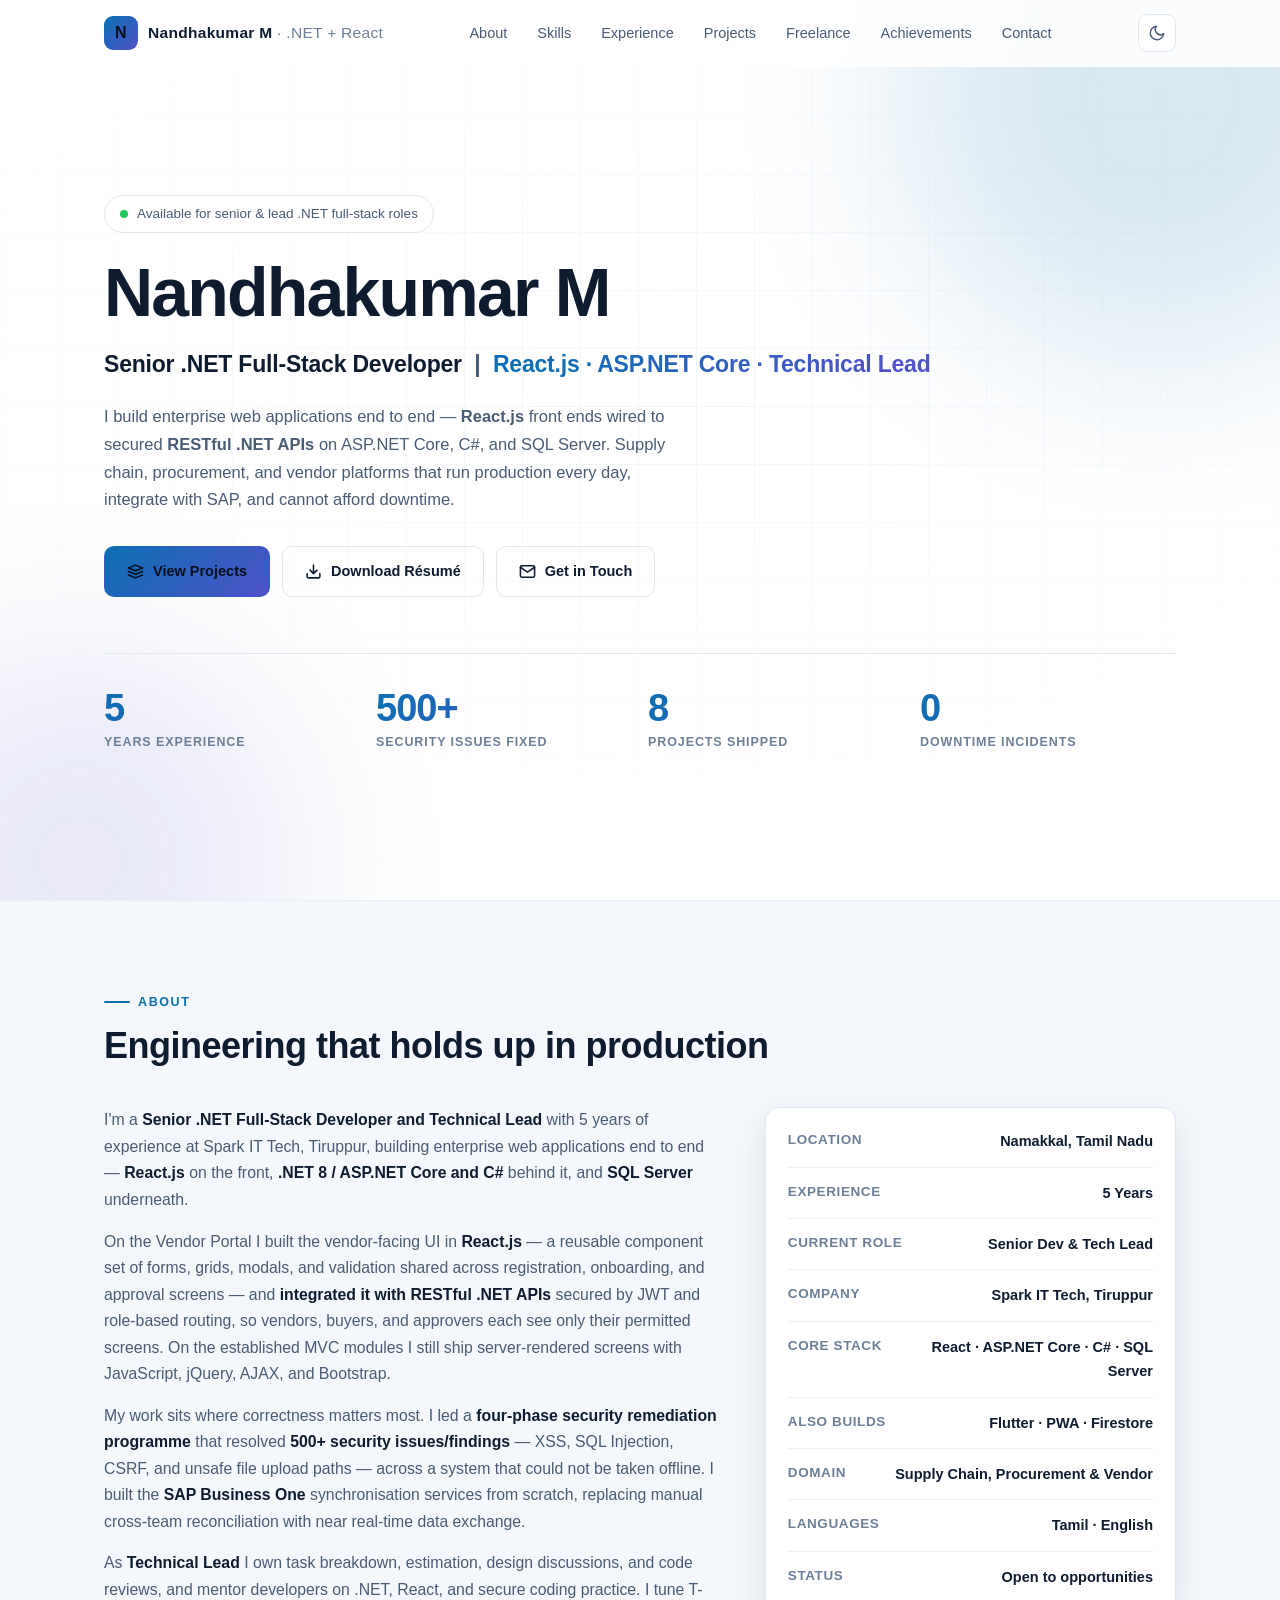
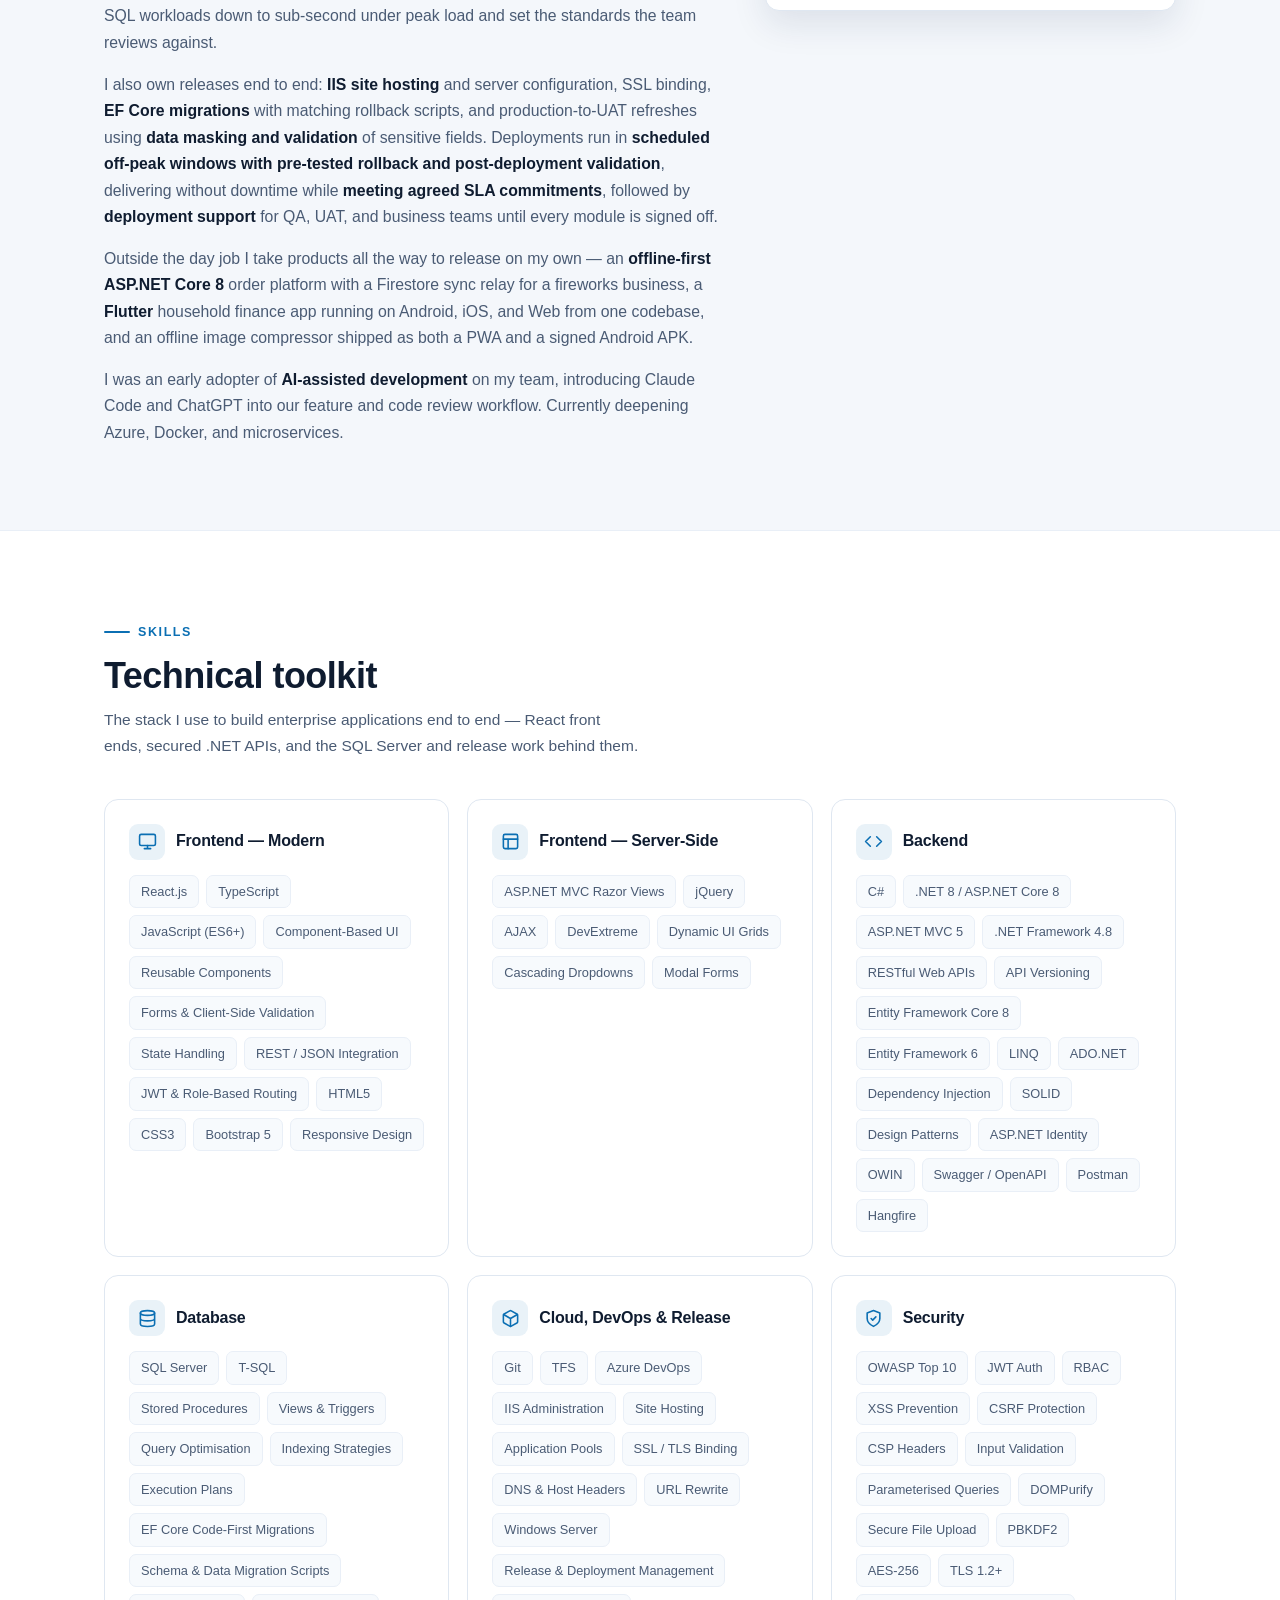
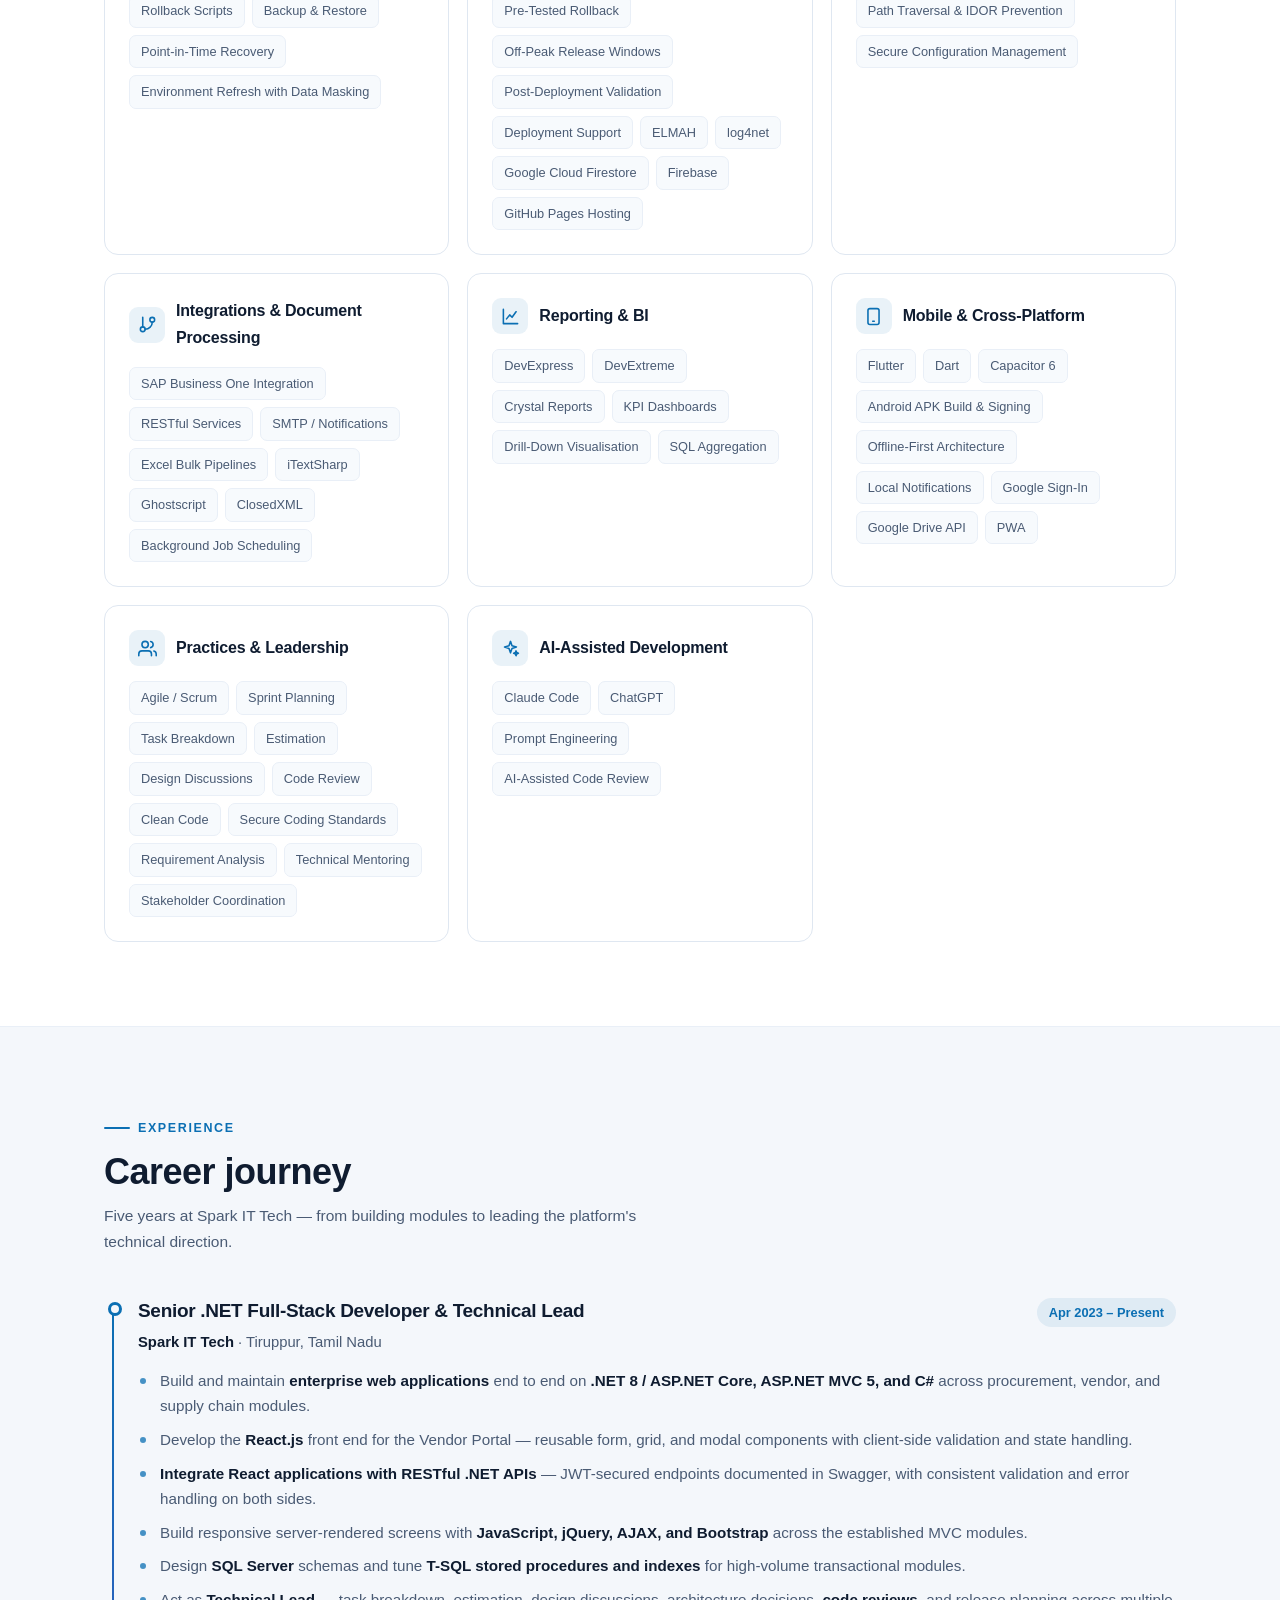
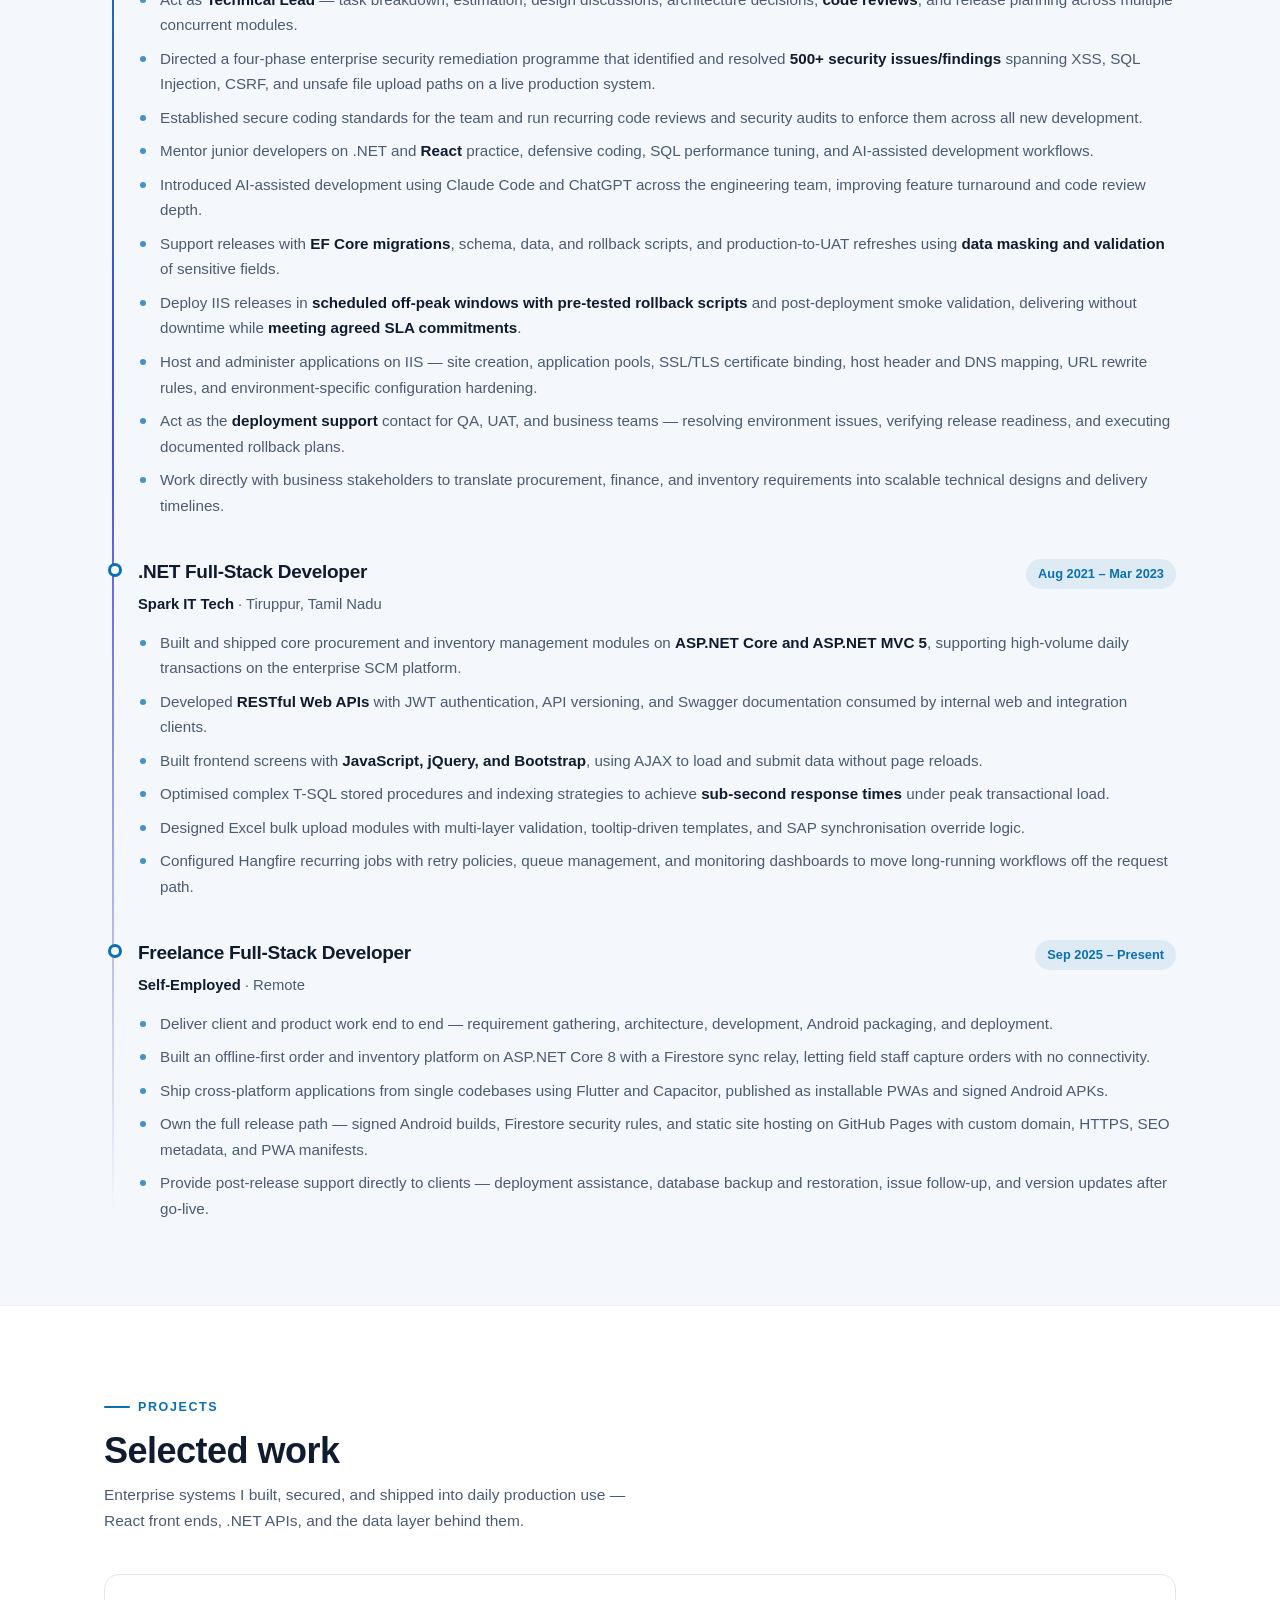
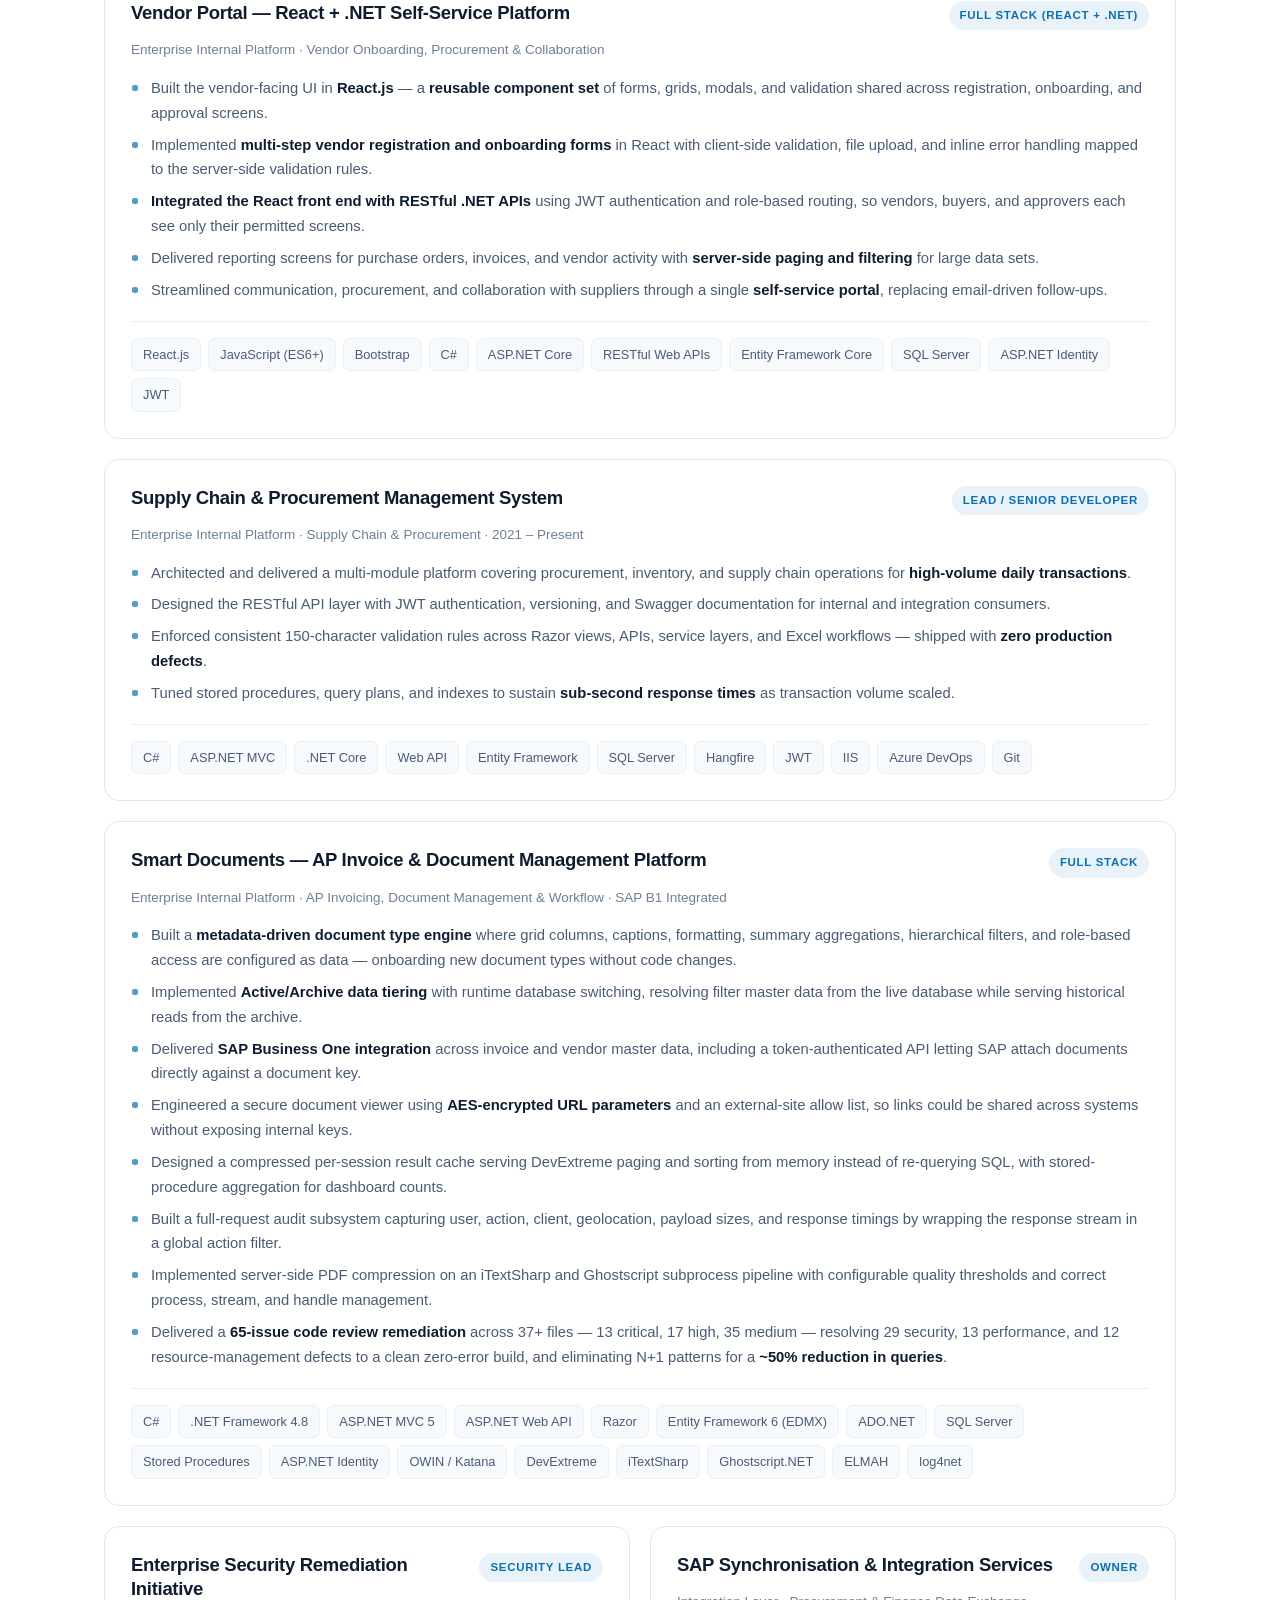
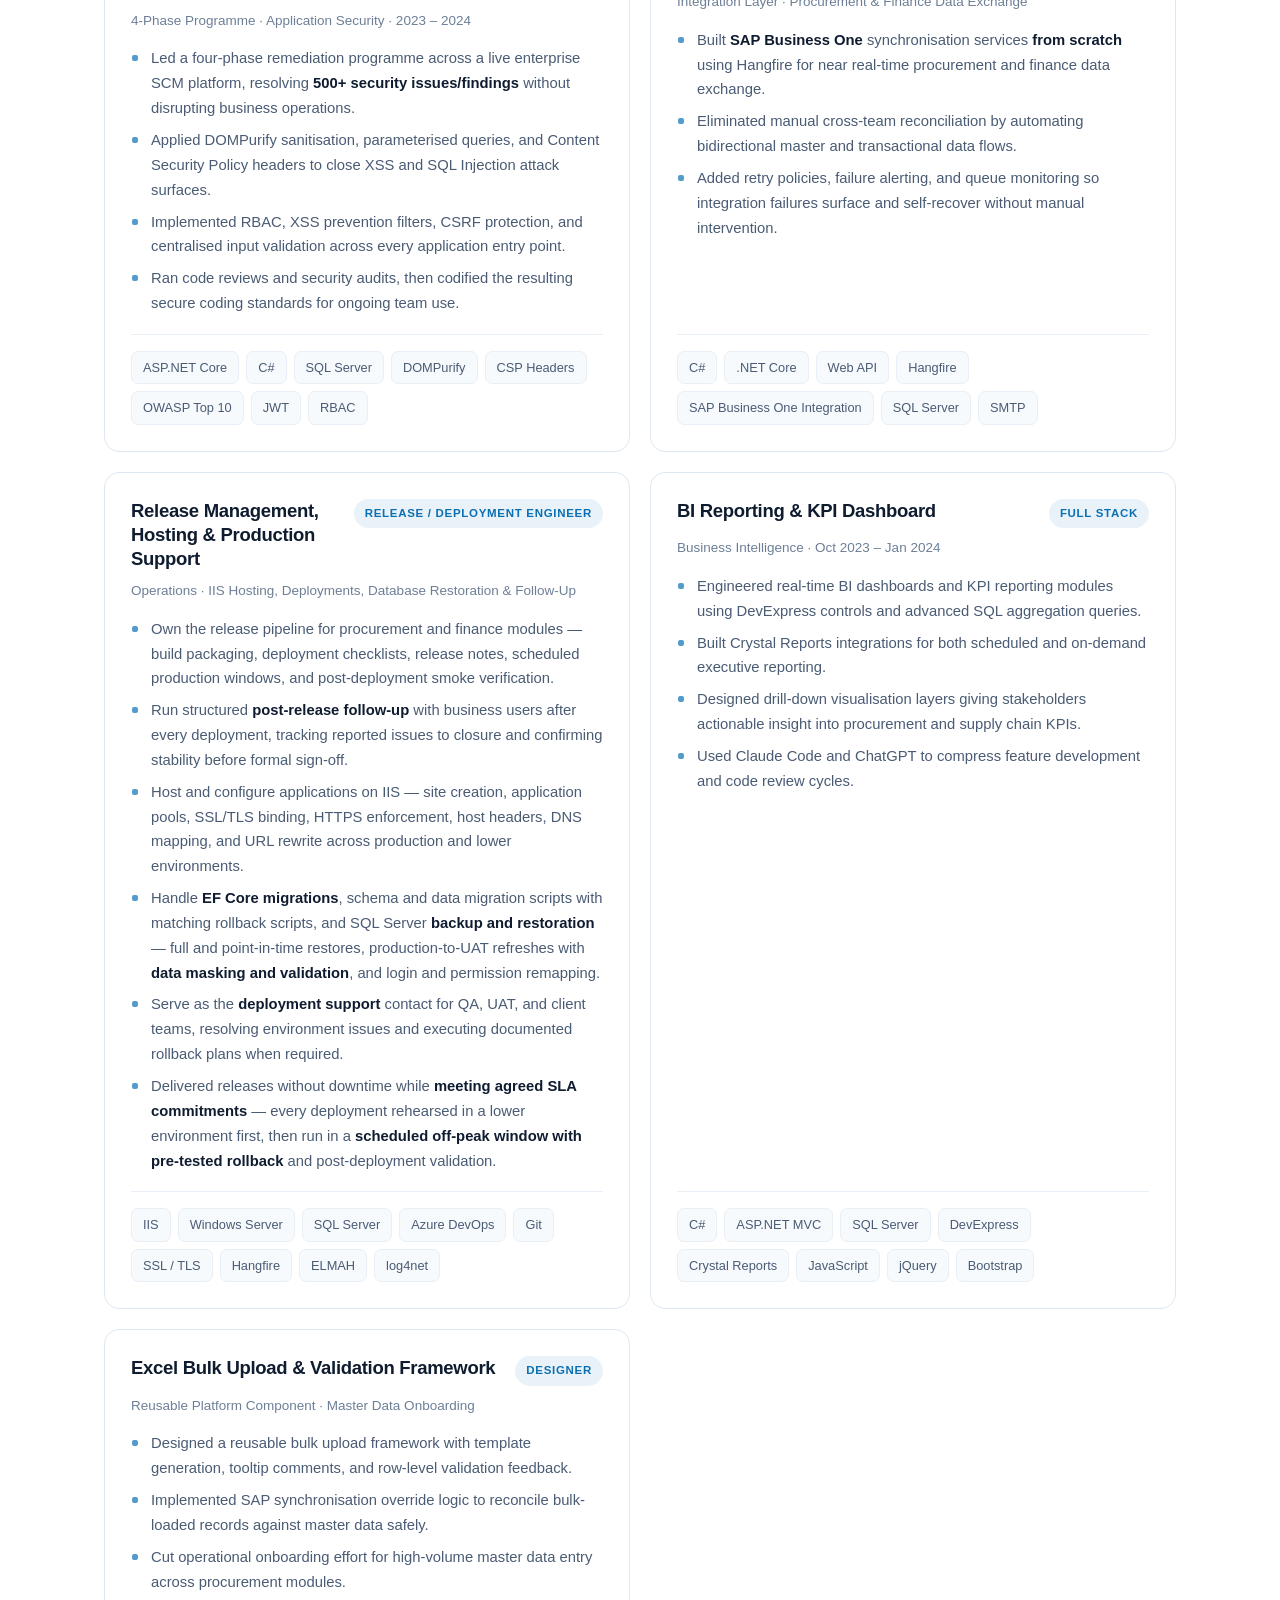
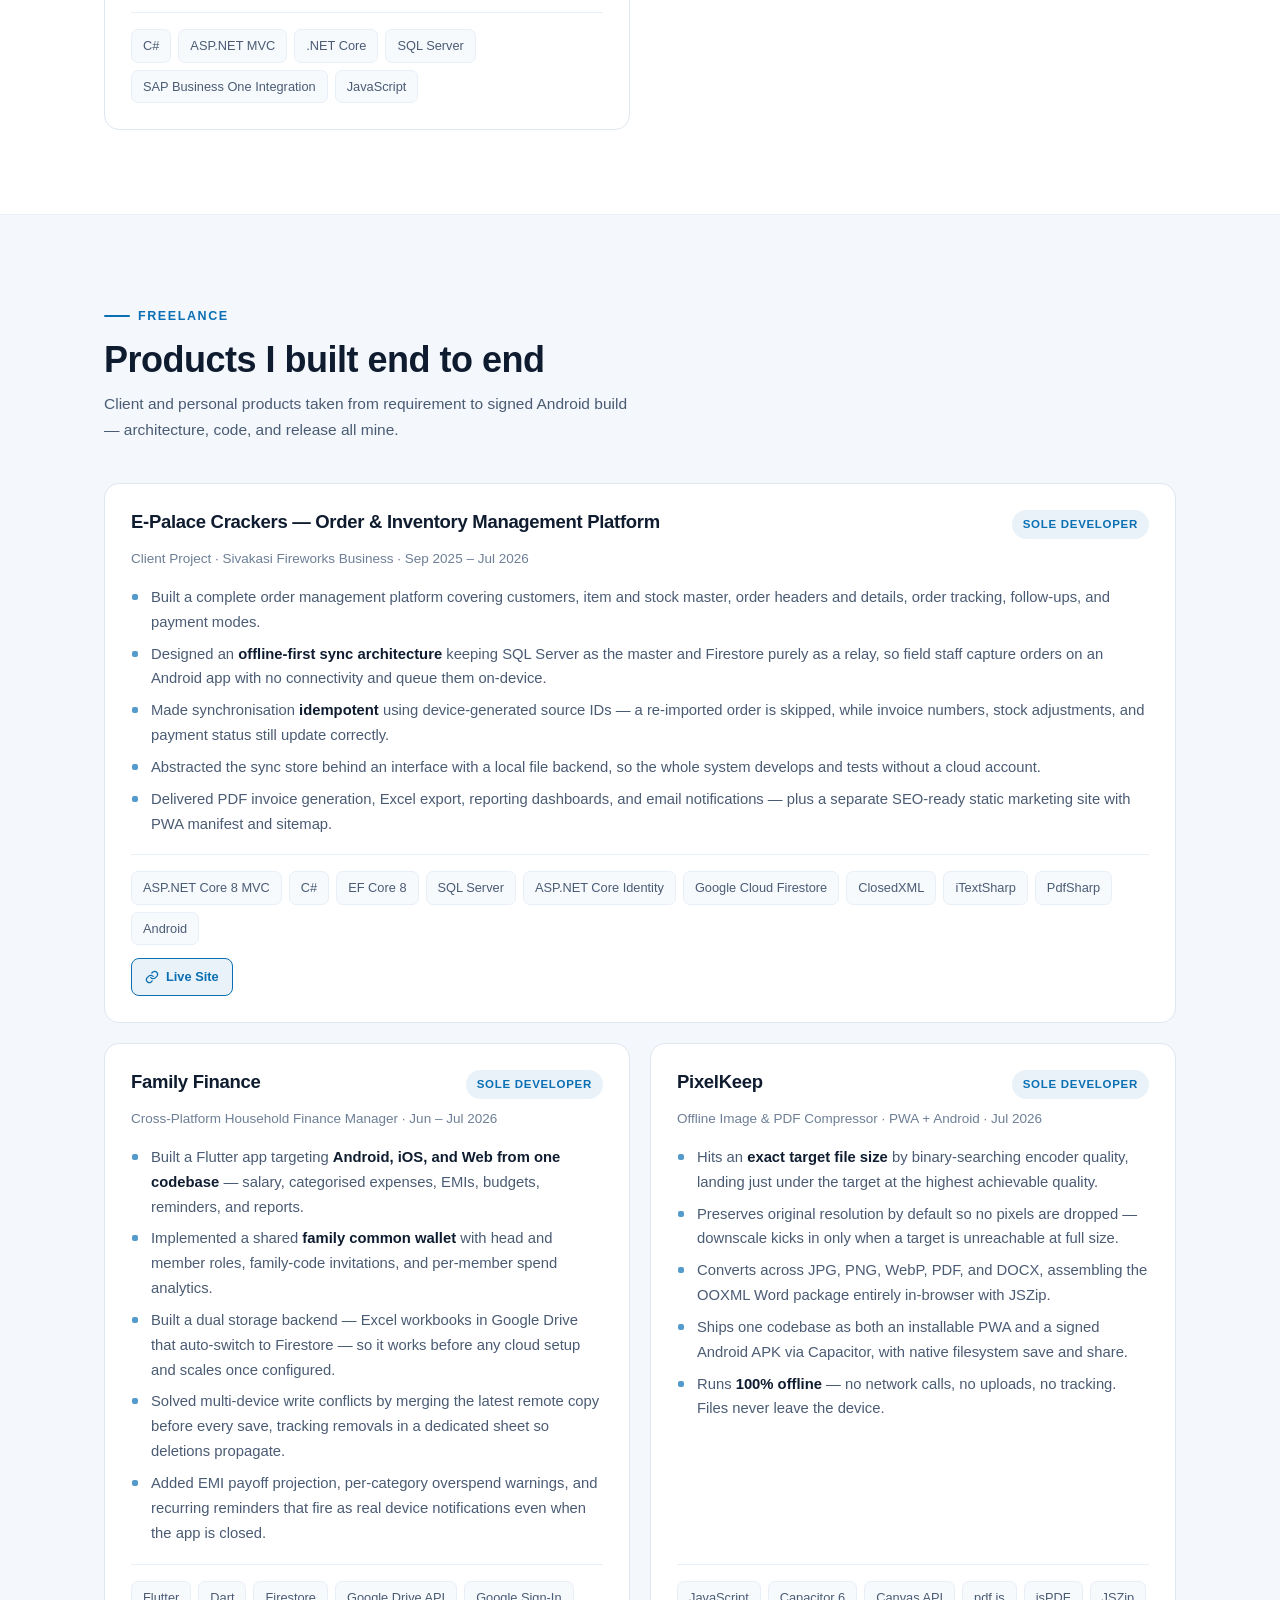
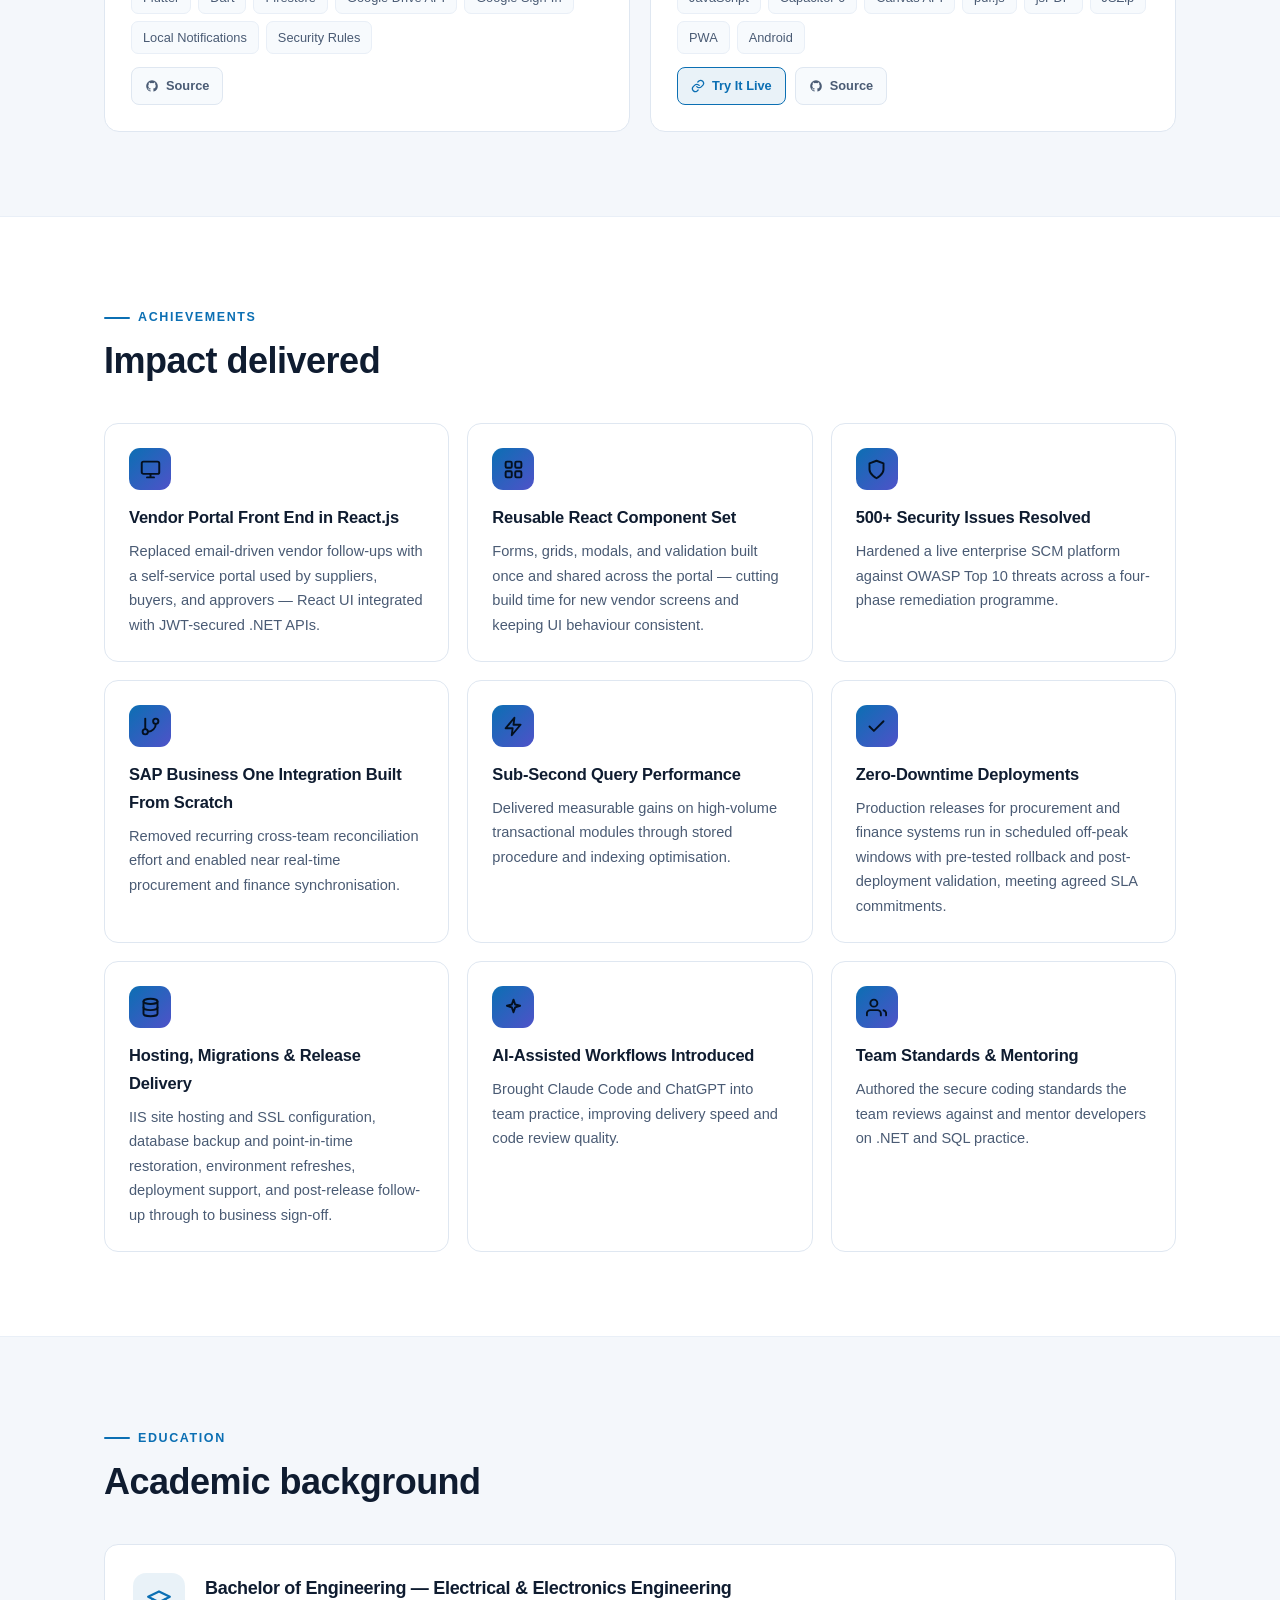
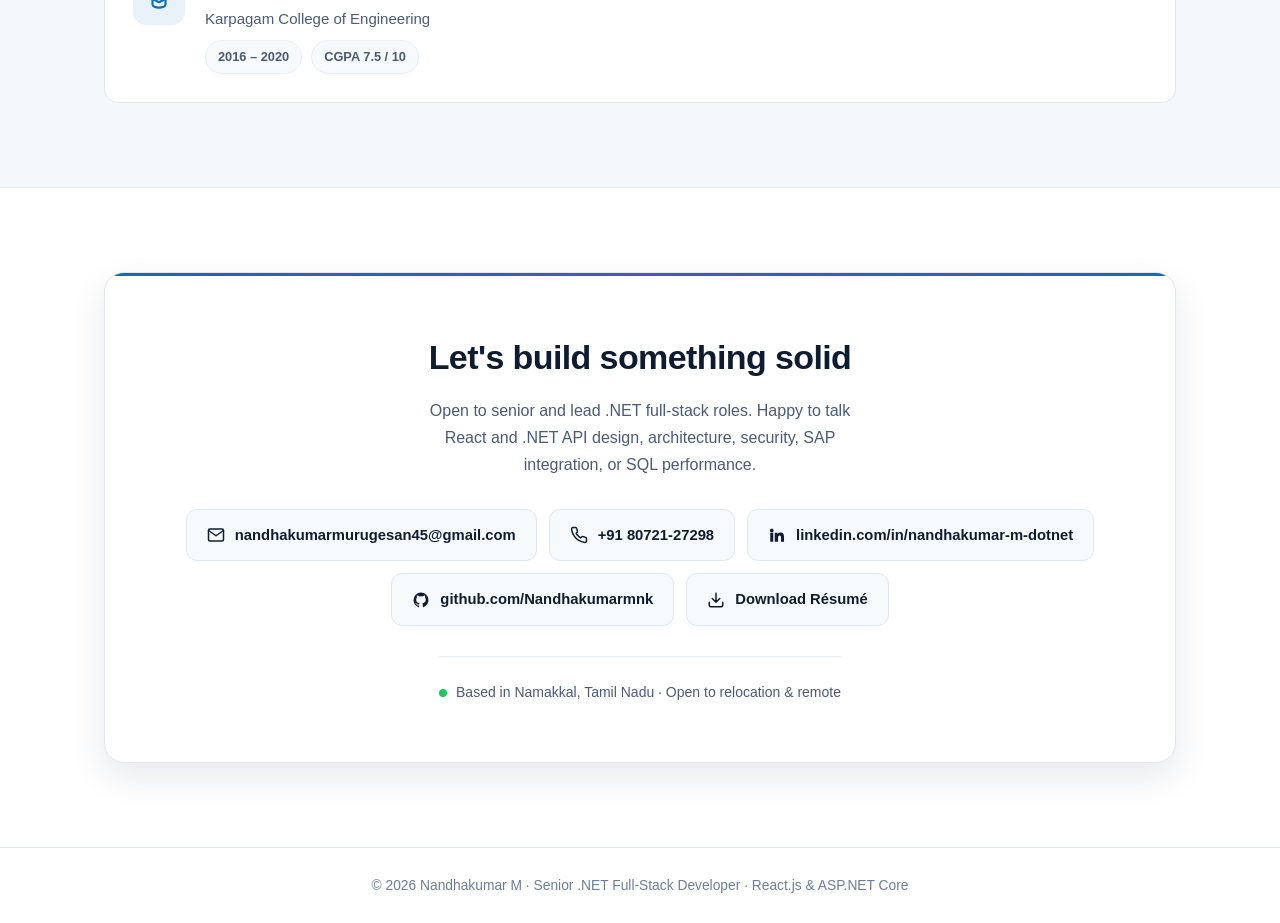
==== commit 4e8c6413: "Unpair React and TypeScript; refresh résumé PDF React on the Vendor Portal was plain JavaScript. Typ" ====
--- a/index.html
+++ b/index.html
@@ -9,7 +9,7 @@
 
 <meta property="og:type" content="website">
 <meta property="og:title" content="Nandhakumar M — Senior .NET Full-Stack Developer | React.js | ASP.NET Core | C#">
-<meta property="og:description" content="5 years building enterprise web applications end to end — React.js and TypeScript front ends integrated with JWT-secured RESTful .NET APIs on ASP.NET Core, C#, and SQL Server. 500+ security issues resolved. SAP Business One integration from scratch.">
+<meta property="og:description" content="5 years building enterprise web applications end to end — React.js front ends integrated with JWT-secured RESTful .NET APIs on ASP.NET Core, C#, and SQL Server. 500+ security issues resolved. SAP Business One integration from scratch.">
 
 <link rel="icon" href="data:image/svg+xml,<svg xmlns='http://www.w3.org/2000/svg' viewBox='0 0 100 100'><rect width='100' height='100' rx='22' fill='%230a1628'/><text y='68' x='50' text-anchor='middle' font-size='52' font-family='Segoe UI,Arial' font-weight='700' fill='%2338bdf8'>N</text></svg>">
 
@@ -572,12 +572,12 @@
       <div class="about-body reveal">
         <p>
           I'm a <strong>Senior .NET Full-Stack Developer and Technical Lead</strong> with 5 years of experience
-          at Spark IT Tech, Tiruppur, building enterprise web applications end to end — <strong>React.js and
-          TypeScript</strong> on the front, <strong>.NET 8 / ASP.NET Core and C#</strong> behind it, and
+          at Spark IT Tech, Tiruppur, building enterprise web applications end to end — <strong>React.js</strong>
+          on the front, <strong>.NET 8 / ASP.NET Core and C#</strong> behind it, and
           <strong>SQL Server</strong> underneath.
         </p>
         <p>
-          On the Vendor Portal I built the vendor-facing UI in <strong>React.js with TypeScript</strong> — a
+          On the Vendor Portal I built the vendor-facing UI in <strong>React.js</strong> — a
           reusable component set of forms, grids, modals, and validation shared across registration, onboarding,
           and approval screens — and <strong>integrated it with RESTful .NET APIs</strong> secured by JWT and
           role-based routing, so vendors, buyers, and approvers each see only their permitted screens. On the
@@ -889,14 +889,14 @@
         </div>
         <p class="proj-sub">Enterprise Internal Platform · Vendor Onboarding, Procurement &amp; Collaboration</p>
         <ul class="proj-list">
-          <li>Built the vendor-facing UI in <b>React.js with TypeScript</b> — a <b>reusable component set</b> of forms, grids, modals, and validation shared across registration, onboarding, and approval screens.</li>
+          <li>Built the vendor-facing UI in <b>React.js</b> — a <b>reusable component set</b> of forms, grids, modals, and validation shared across registration, onboarding, and approval screens.</li>
           <li>Implemented <b>multi-step vendor registration and onboarding forms</b> in React with client-side validation, file upload, and inline error handling mapped to the server-side validation rules.</li>
           <li><b>Integrated the React front end with RESTful .NET APIs</b> using JWT authentication and role-based routing, so vendors, buyers, and approvers each see only their permitted screens.</li>
           <li>Delivered reporting screens for purchase orders, invoices, and vendor activity with <b>server-side paging and filtering</b> for large data sets.</li>
           <li>Streamlined communication, procurement, and collaboration with suppliers through a single <b>self-service portal</b>, replacing email-driven follow-ups.</li>
         </ul>
         <div class="tags">
-          <span class="tag">React.js</span><span class="tag">TypeScript</span><span class="tag">JavaScript (ES6+)</span>
+          <span class="tag">React.js</span><span class="tag">JavaScript (ES6+)</span>
           <span class="tag">Bootstrap</span><span class="tag">C#</span><span class="tag">ASP.NET Core</span>
           <span class="tag">RESTful Web APIs</span><span class="tag">Entity Framework Core</span>
           <span class="tag">SQL Server</span><span class="tag">ASP.NET Identity</span><span class="tag">JWT</span>
@@ -1160,7 +1160,7 @@
 
       <div class="achv-card reveal">
         <div class="achv-ico"><svg viewBox="0 0 24 24" fill="none" stroke="currentColor" stroke-width="2.2" stroke-linecap="round" stroke-linejoin="round"><rect x="3" y="3" width="7" height="7" rx="1.5"/><rect x="14" y="3" width="7" height="7" rx="1.5"/><rect x="3" y="14" width="7" height="7" rx="1.5"/><rect x="14" y="14" width="7" height="7" rx="1.5"/></svg></div>
-        <h3>Reusable React + TypeScript Component Set</h3>
+        <h3>Reusable React Component Set</h3>
         <p>Forms, grids, modals, and validation built once and shared across the portal — cutting build time for new vendor screens and keeping UI behaviour consistent.</p>
       </div>
 
